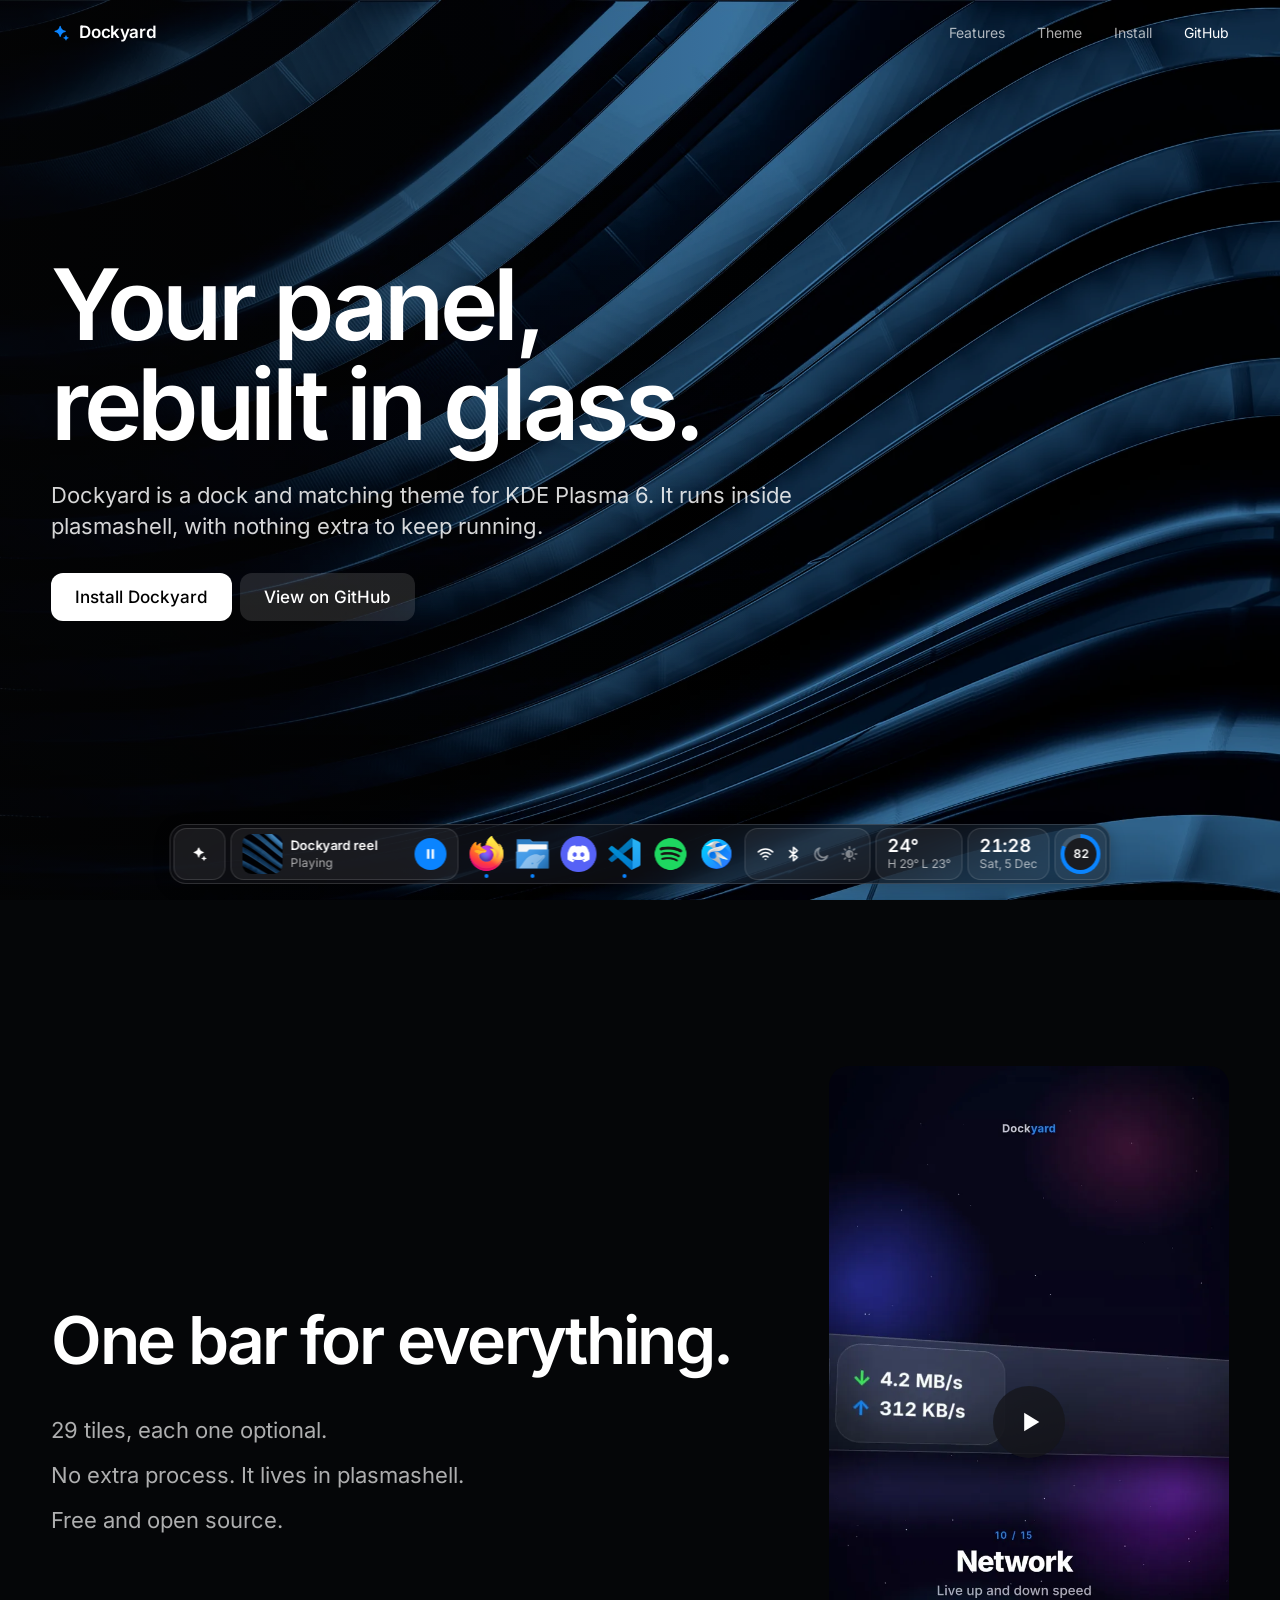
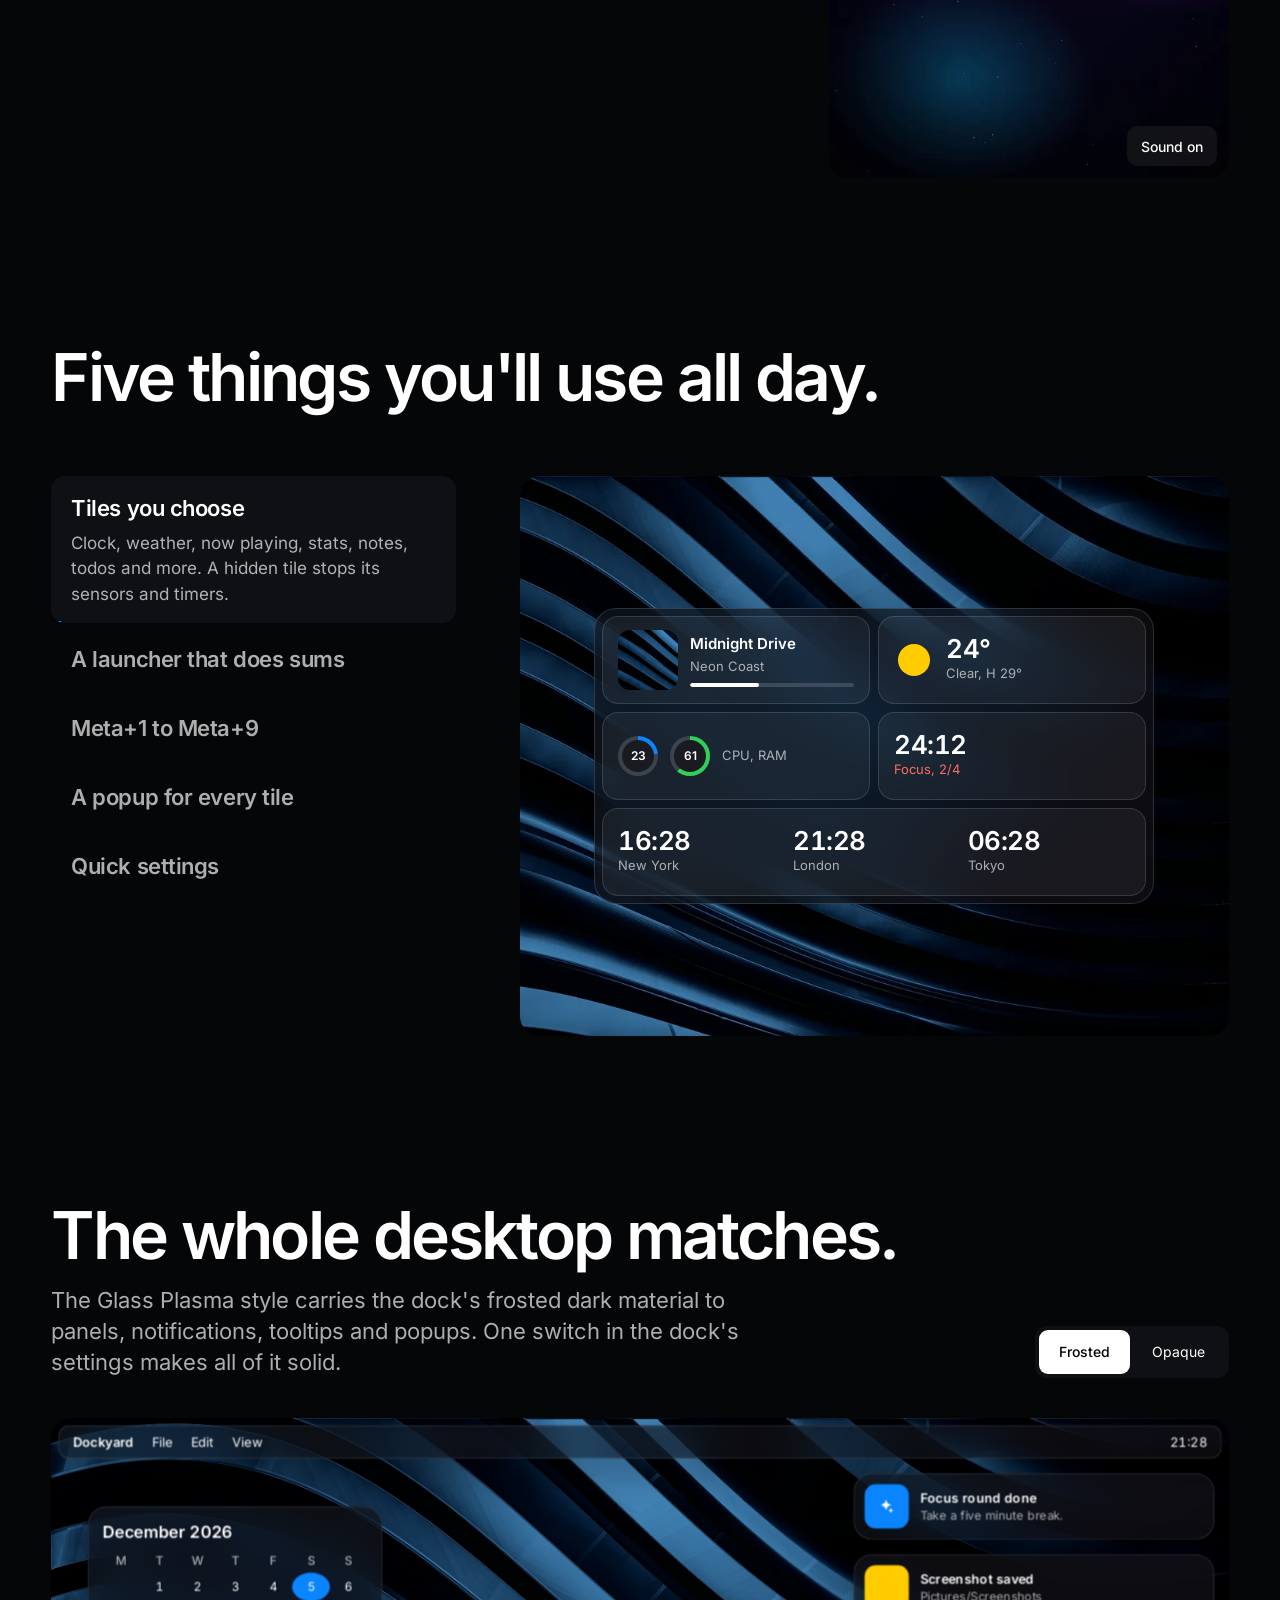
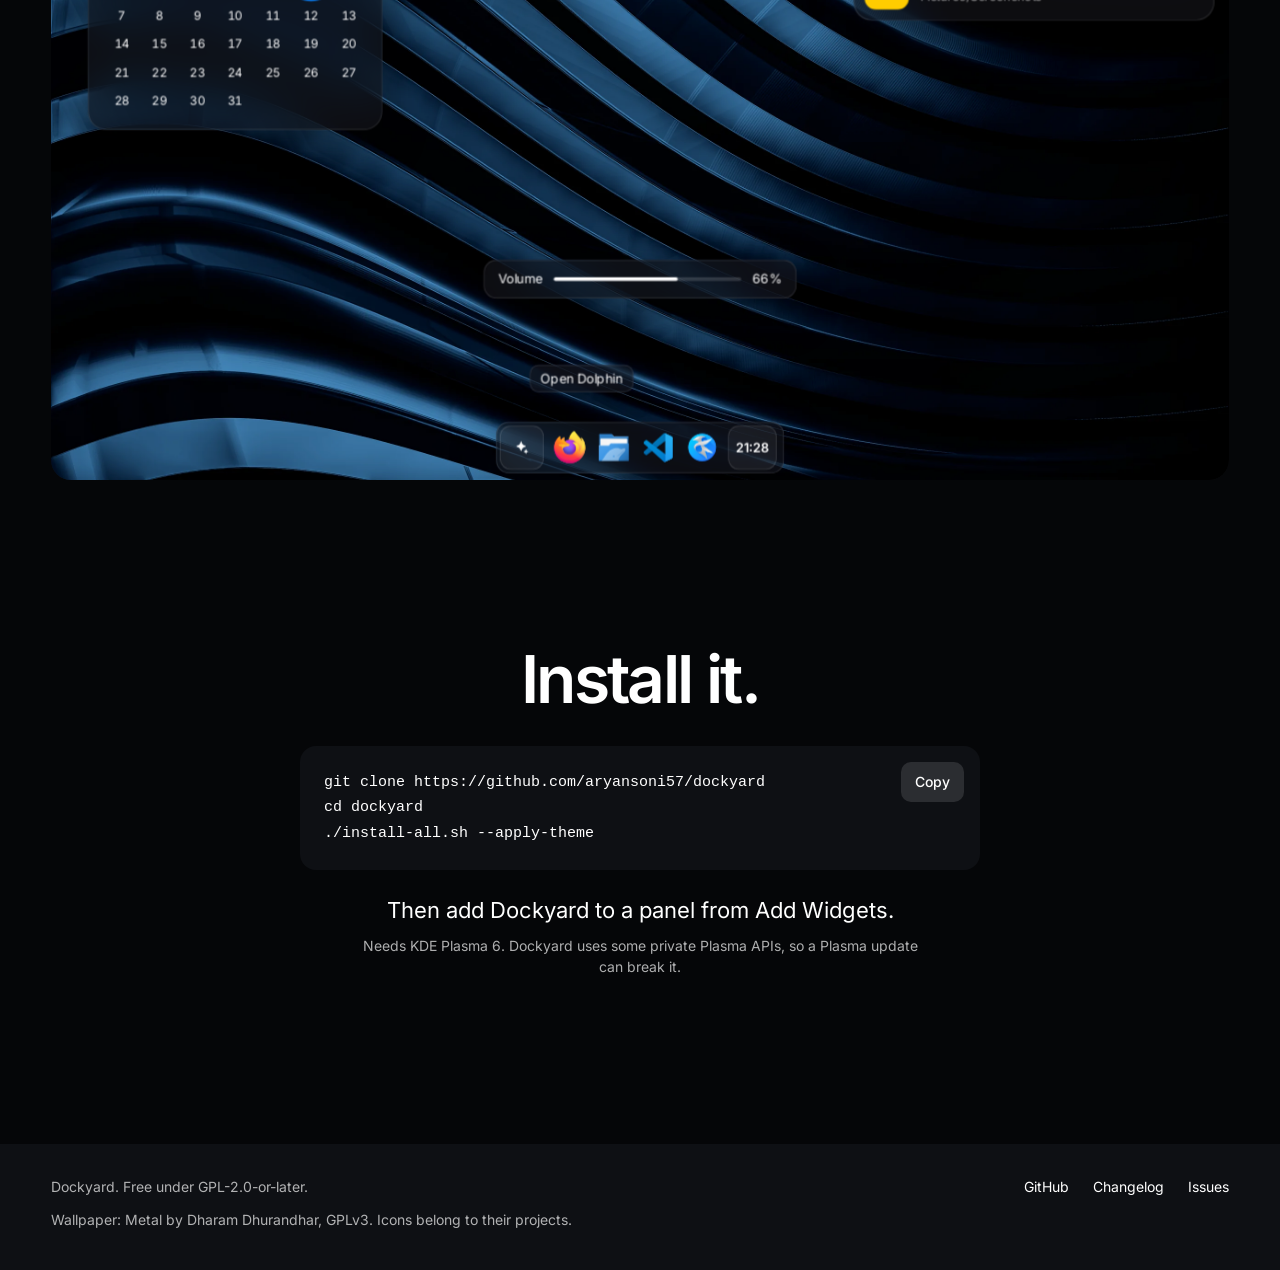
==== site/index.html @ cb1ebbf8 "docs: add Dockyard landing site and GitHub Pages workflow Static site in site/ with a live glass doc" ====
<!doctype html>
<html lang="en">
<head>
<meta charset="utf-8">
<meta name="viewport" content="width=device-width, initial-scale=1, viewport-fit=cover">
<title>Dockyard: a glass dock for KDE Plasma 6</title>
<meta name="description" content="Dockyard is a glass dock and matching theme for KDE Plasma 6. Free and open source.">
<meta name="theme-color" content="#050608">
<meta property="og:type" content="website">
<meta property="og:title" content="Dockyard: a glass dock for KDE Plasma 6">
<meta property="og:description" content="A glass dock and matching theme for KDE Plasma 6.">
<meta property="og:url" content="https://aryansoni57.github.io/dockyard/">
<meta property="og:image" content="https://aryansoni57.github.io/dockyard/assets/og.jpg">
<meta name="twitter:card" content="summary_large_image">
<link rel="icon" href="assets/icons/favicon.svg" type="image/svg+xml">
<link rel="preload" href="assets/Inter.woff2" as="font" type="font/woff2" crossorigin>
<link rel="stylesheet" href="styles.css">
<script>document.documentElement.classList.add('js')</script>
</head>
<body>

<header class="top">
  <a class="brand" href="#top" aria-label="Dockyard home"><img src="assets/icons/favicon.svg" alt="" width="20" height="20">Dockyard</a>
  <nav aria-label="Main">
    <a href="#features">Features</a>
    <a href="#theme">Theme</a>
    <a href="#install">Install</a>
    <a class="gh" href="https://github.com/aryansoni57/dockyard">GitHub</a>
  </nav>
</header>

<main>
<section class="hero" id="top">
  <img class="wall" src="assets/wallpaper.webp" width="2560" height="1440" alt="" fetchpriority="high">
  <div class="hero-copy">
    <h1>Your panel, rebuilt in glass.</h1>
    <p>Dockyard is a dock and matching theme for KDE Plasma&nbsp;6. It runs inside plasmashell, with nothing extra to keep running.</p>
    <div class="acts">
      <a class="btn" href="#install">Install Dockyard</a>
      <a class="btn ghost" href="https://github.com/aryansoni57/dockyard">View on GitHub</a>
    </div>
  </div>

  <div class="glass launcher menu" id="menu" data-ui role="dialog" aria-label="Start menu" hidden>
    <label class="search"><svg viewBox="0 0 24 24"><circle cx="10.5" cy="10.5" r="6.5"/><path d="M15.5 15.5 21 21"/></svg><input id="mq" placeholder="Search, or try 12*8+4" aria-label="Search this site" autocomplete="off" spellcheck="false"></label>
    <div id="mres" class="res"></div>
  </div>

  <div class="dock" data-ui role="group" aria-label="The Dockyard dock">
    <button class="tile sq start" id="start" aria-label="Open the start menu" aria-expanded="false" aria-controls="menu"><i class="gly" style="--m:url(assets/icons/start.svg)"></i></button>
    <div class="tile media wide">
      <span class="art"></span>
      <span class="stack"><b>Dockyard reel</b><small id="vtime">Playing</small></span>
      <button class="round p" id="hplay" aria-label="Pause" aria-pressed="true"></button>
    </div>
    <div class="apps">
      <span class="app run"><img src="assets/icons/firefox.svg" alt=""></span>
      <span class="app run"><img src="assets/icons/org.kde.dolphin.svg" alt=""></span>
      <span class="app"><img src="assets/icons/discord.png" alt=""></span>
      <span class="app run"><img src="assets/icons/vscode.png" alt=""></span>
      <span class="app"><img src="assets/icons/spotify-launcher.png" alt=""></span>
      <span class="app mid"><img src="assets/icons/kate.svg" alt=""></span>
    </div>
    <div class="tile tgl mid">
      <i class="gly" style="--m:url(assets/icons/wifi.svg)"></i>
      <i class="gly" style="--m:url(assets/icons/bluetooth.svg)"></i>
      <i class="gly dim" style="--m:url(assets/icons/moon-dnd.svg)"></i>
      <i class="gly dim" style="--m:url(assets/icons/night-light.svg)"></i>
    </div>
    <div class="tile mid"><span class="stack"><b class="n">24°</b><small>H 29° L 23°</small></span></div>
    <div class="tile wide note"><span class="nt"></span><span class="stack"><b>Ship update 2</b><small>Click to write</small></span></div>
    <div class="tile"><span class="stack"><b class="n"><span data-clock>12:00</span></b><small data-date>Today</small></span></div>
    <div class="tile sq mid"><span class="ring" style="--p:82"><b>82</b></span></div>
  </div>
</section>

<section class="see">
  <div class="see-copy">
    <h2 class="rise">One bar for everything.</h2>
    <ul>
      <li class="rise">29 tiles, each one optional.</li>
      <li class="rise">No extra process. It lives in plasmashell.</li>
      <li class="rise">Free and open source.</li>
    </ul>
  </div>
  <figure class="reel rise">
    <video id="reel" src="assets/reel.mp4" poster="assets/reel-poster.webp" width="720" height="1280" muted loop playsinline preload="metadata" aria-label="Dockyard feature reel"></video>
    <button class="bigplay" id="rplay" aria-label="Play the reel" hidden><svg viewBox="0 0 24 24"><path d="M7 4v16l13-8z"/></svg></button>
    <button class="copy snd" id="snd">Sound on</button>
  </figure>
</section>

<section class="features" id="features">
  <h2 class="rise">Five things you'll use all day.</h2>
  <div class="split">
    <div class="list" role="tablist" aria-label="Features" aria-orientation="vertical">
      <button class="row on" role="tab" id="t0" aria-controls="p0" aria-selected="true"><strong>Tiles you choose</strong><span>Clock, weather, now playing, stats, notes, todos and more. A hidden tile stops its sensors and timers.</span></button>
      <button class="row" role="tab" id="t1" aria-controls="p1" aria-selected="false"><strong>A launcher that does sums</strong><span>Meta opens it. Enter launches the first match, or copies the answer.</span></button>
      <button class="row" role="tab" id="t2" aria-controls="p2" aria-selected="false"><strong>Meta+1 to Meta+9</strong><span>Open or switch to your dock apps, left to right.</span></button>
      <button class="row" role="tab" id="t3" aria-controls="p3" aria-selected="false"><strong>A popup for every tile</strong><span>Todos, notes, calendar and media open right over the tile you tapped.</span></button>
      <button class="row" role="tab" id="t4" aria-controls="p4" aria-selected="false"><strong>Quick settings</strong><span>Wi-Fi, Bluetooth, Do Not Disturb, Night Light and power profiles, one tap away.</span></button>
    </div>

    <div class="stage" data-ui>
      <img class="bg" src="assets/wallpaper-1280.webp" width="1280" height="720" alt="" loading="lazy">

      <div class="pane on" id="p0" role="tabpanel" aria-labelledby="t0">
        <div class="tiles">
          <div class="tile big"><span class="art"></span><span class="stack"><b>Midnight Drive</b><small>Neon Coast</small><i class="track"><i style="width:42%"></i></i></span></div>
          <div class="tile big"><span class="sun"></span><span class="stack"><b class="n">24°</b><small>Clear, H 29°</small></span></div>
          <div class="tile big"><span class="ring" style="--p:23"><b>23</b></span><span class="ring" style="--p:61;--c:var(--green)"><b>61</b></span><small>CPU, RAM</small></div>
          <div class="tile big"><span class="stack"><b class="n">24:12</b><small class="red">Focus, 2/4</small></span></div>
          <div class="tile big span"><span class="stack"><b class="n" data-zone="America/New_York">08:36</b><small>New York</small></span><span class="stack"><b class="n" data-zone="Europe/London">13:36</b><small>London</small></span><span class="stack"><b class="n" data-zone="Asia/Tokyo">22:36</b><small>Tokyo</small></span></div>
        </div>
      </div>

      <div class="pane" id="p1" role="tabpanel" aria-labelledby="t1" hidden>
        <div class="glass launcher">
          <label class="search"><svg viewBox="0 0 24 24"><circle cx="10.5" cy="10.5" r="6.5"/><path d="M15.5 15.5 21 21"/></svg><input id="q" value="12*8+4" aria-label="Try the launcher" autocomplete="off" spellcheck="false"></label>
          <div id="res" class="res"></div>
        </div>
      </div>

      <div class="pane" id="p2" role="tabpanel" aria-labelledby="t2" hidden>
        <div class="glass keys">
          <div class="keyapps" id="keyapps">
            <span><kbd>1</kbd><img src="assets/icons/firefox.svg" alt=""></span>
            <span><kbd>2</kbd><img src="assets/icons/org.kde.dolphin.svg" alt=""></span>
            <span><kbd>3</kbd><img src="assets/icons/discord.png" alt=""></span>
            <span><kbd>4</kbd><img src="assets/icons/vscode.png" alt=""></span>
            <span><kbd>5</kbd><img src="assets/icons/spotify-launcher.png" alt=""></span>
          </div>
          <div class="chord"><kbd>Meta</kbd><em>+</em><kbd class="on" id="keynum">1</kbd></div>
        </div>
      </div>

      <div class="pane" id="p3" role="tabpanel" aria-labelledby="t3" hidden>
        <div class="anchor">
          <div class="glass pop">
            <h3>Todos <small>2 left</small></h3>
            <div class="todo"><i></i>Film the reel</div>
            <div class="todo"><i></i>Write the caption</div>
            <h4>Completed</h4>
            <div class="todo done"><i></i>Ship update 2</div>
          </div>
          <div class="tile big solo"><span class="stack"><b>Todos</b><small>2 left</small></span></div>
        </div>
      </div>

      <div class="pane" id="p4" role="tabpanel" aria-labelledby="t4" hidden>
        <div class="glass qs">
          <div class="tgs">
            <button class="tg on" aria-pressed="true"><i><b class="gly" style="--m:url(assets/icons/wifi.svg)"></b></i>Wi-Fi</button>
            <button class="tg on" aria-pressed="true"><i><b class="gly" style="--m:url(assets/icons/bluetooth.svg)"></b></i>Bluetooth</button>
            <button class="tg" aria-pressed="false"><i><b class="gly" style="--m:url(assets/icons/moon-dnd.svg)"></b></i>Focus</button>
            <button class="tg" aria-pressed="false"><i><b class="gly" style="--m:url(assets/icons/night-light.svg)"></b></i>Night</button>
          </div>
          <div class="net"><span><b>Home 5G</b><small>Connected</small></span><em>Disconnect</em></div>
          <div class="net"><span><b>Cafe Lumen</b><small>Secured</small></span><em class="p">Connect</em></div>
          <div class="seg"><span>Power Save</span><span class="on">Balanced</span><span>Performance</span></div>
        </div>
      </div>
    </div>
  </div>
</section>

<section class="theme" id="theme">
  <div class="theme-head">
    <div class="rise">
      <h2>The whole desktop matches.</h2>
      <p>The Glass Plasma style carries the dock's frosted dark material to panels, notifications, tooltips and popups. One switch in the dock's settings makes all of it solid.</p>
    </div>
    <div class="seg pick rise" role="group" aria-label="Opaque dock bar">
      <button class="on" data-a=".62" data-b=".55" aria-pressed="true">Frosted</button>
      <button data-a=".96" data-b=".96" aria-pressed="false">Opaque</button>
    </div>
  </div>
  <div class="desk rise" data-ui id="desk">
    <div class="scene" id="scene" role="img" aria-label="A Plasma desktop using the Glass style, with a panel, notification, calendar and volume display">
      <img src="assets/wallpaper.webp" width="2560" height="1440" alt="" loading="lazy">
      <div class="g bar"><b>Dockyard</b><span>File</span><span>Edit</span><span>View</span><em data-clock>12:00</em></div>
      <div class="g notice"><span class="ic"><i class="gly" style="--m:url(assets/icons/start.svg)"></i></span><span><b>Focus round done</b><small>Take a five minute break.</small></span></div>
      <div class="g notice two"><span class="ic y"></span><span><b>Screenshot saved</b><small>Pictures/Screenshots</small></span></div>
      <div class="g cal">
        <b class="mon" data-month>This month</b>
        <div class="grid" id="cal"></div>
      </div>
      <div class="g osd"><span>Volume</span><i class="track"><i style="width:66%"></i></i><span>66%</span></div>
      <div class="g tip">Open Dolphin</div>
      <div class="g mini">
        <span class="s"><i class="gly" style="--m:url(assets/icons/start.svg)"></i></span>
        <img src="assets/icons/firefox.svg" alt=""><img src="assets/icons/org.kde.dolphin.svg" alt=""><img src="assets/icons/vscode.png" alt=""><img src="assets/icons/kate.svg" alt="">
        <span class="s"><b data-clock>12:00</b></span>
      </div>
    </div>
  </div>
</section>

<section class="install" id="install">
  <h2 class="rise">Install it.</h2>
  <div class="term rise">
    <pre><code>git clone https://github.com/aryansoni57/dockyard
cd dockyard
./install-all.sh --apply-theme</code></pre>
    <button class="copy" id="copy">Copy</button>
  </div>
  <p class="rise">Then add Dockyard to a panel from Add Widgets.</p>
  <p class="fine rise">Needs KDE Plasma 6. Dockyard uses some private Plasma APIs, so a Plasma update can break it.</p>
</section>
</main>

<footer>
  <span>Dockyard. Free under GPL-2.0-or-later.</span>
  <nav aria-label="Project">
    <a href="https://github.com/aryansoni57/dockyard">GitHub</a>
    <a href="https://github.com/aryansoni57/dockyard/blob/master/CHANGELOG.md">Changelog</a>
    <a href="https://github.com/aryansoni57/dockyard/issues">Issues</a>
  </nav>
  <small>Wallpaper: Metal by Dharam Dhurandhar, GPLv3. Icons belong to their projects.</small>
</footer>

<script src="app.js"></script>
</body>
</html>
---- site/styles.css ----
/* Values follow docs/mockups/theme-desktop-tokens.md, so the page and the dock share one material. */
@font-face { font-family: Inter; src: url(assets/Inter.woff2) format("woff2"); font-weight: 100 900; font-display: swap }

:root {
  --bg: #050608;
  --raise: #0e1014;
  --ink: #fff;
  --ink-2: rgba(255, 255, 255, .68);
  --accent: #0a84ff;
  --green: #30d158;
  --red: #ff3b30;
  --yellow: #ffcc00;

  --glass-a: .62;
  --bar-a: .55;
  --rim: rgba(255, 255, 255, .14);
  --tile: rgba(255, 255, 255, .055);
  --tile-rim: rgba(255, 255, 255, .13);
  --control: rgba(255, 255, 255, .12);
  --track: rgba(255, 255, 255, .15);

  --gutter: clamp(16px, 4vw, 64px);
  --gap: clamp(96px, 13vw, 192px);
  --ease: cubic-bezier(.16, 1, .3, 1);

  --small: .875rem;
  --body: 1.0625rem;
  --lead: clamp(1.125rem, 1rem + .5vw, 1.375rem);
  --head: clamp(2.25rem, 1.4rem + 3.4vw, 4.5rem);
  --display: clamp(2.75rem, 1.2rem + 6.2vw, 6.5rem);
}

*, *::before, *::after { box-sizing: border-box; margin: 0; padding: 0 }
html { background: var(--bg); color: var(--ink); scroll-behavior: smooth; -webkit-text-size-adjust: 100% }
body { background: var(--bg); font: 400 var(--body)/1.5 Inter, system-ui, sans-serif; -webkit-font-smoothing: antialiased; overflow-x: clip }
img { display: block; max-width: 100% }
a { color: inherit; text-decoration: none }
button { font: inherit; color: inherit; background: none; border: 0; cursor: pointer }
h1, h2 { font-weight: 600; letter-spacing: -.04em; line-height: 1.02 }
h2 { font-size: var(--head) }
:focus-visible { outline: 2px solid var(--accent); outline-offset: 3px }
::selection { background: var(--accent); color: #fff }

/* Top bar */
.top { position: absolute; z-index: 5; inset: 0 0 auto; display: flex; align-items: center; justify-content: space-between; padding: 20px var(--gutter) }
.brand { display: flex; align-items: center; gap: 8px; font-weight: 600; letter-spacing: -.02em }
.top nav { display: flex; align-items: center; gap: clamp(16px, 3vw, 32px); font-size: var(--small) }
.top nav a { color: var(--ink-2); transition: color .18s }
.top nav a:hover { color: var(--ink) }
.top nav .gh { color: var(--ink) }

.btn {
  display: inline-flex; align-items: center; justify-content: center; min-height: 48px; padding: 0 24px;
  border-radius: 12px; background: #fff; color: #000; font-weight: 500; font-size: var(--body);
  transition: transform .16s var(--ease), background-color .18s;
}
.btn:hover { background: #dfe3e8 }
.btn:active { transform: scale(.97) }
.btn.ghost { background: rgba(255, 255, 255, .12); color: #fff }
.btn.ghost:hover { background: rgba(255, 255, 255, .2) }

/* Hero */
.hero { position: relative; height: 100svh; min-height: 680px; overflow: hidden; display: flex; flex-direction: column; justify-content: center; padding: 96px var(--gutter) 120px; background: var(--bg) }
.hero::after { content: ""; position: absolute; inset: 0; background: linear-gradient(90deg, rgba(5, 6, 8, .55), rgba(5, 6, 8, 0) 62%); pointer-events: none } /* taste-skill-ignore: scrim over a photo */
.hero-copy, .dock { z-index: 1 }
.wall { position: absolute; inset: 0; width: 100%; height: 100%; object-fit: cover; object-position: 50% 60%; transform: scaleX(-1); filter: brightness(.74) }
html.js .wall { animation: wall 2.2s var(--ease) backwards }
@keyframes wall { from { opacity: 0; transform: scaleX(-1) scale(1.06) } }
.hero-copy { position: relative; max-width: 780px }
.hero h1 { font-size: var(--display); letter-spacing: -.045em; text-wrap: balance }
.hero-copy p { margin-top: 24px; max-width: 34em; font-size: var(--lead); line-height: 1.4; color: rgba(255, 255, 255, .84) }
.acts { display: flex; flex-wrap: wrap; gap: 8px; margin-top: 32px }
html.js .hero-copy > * { animation: rise .9s var(--ease) backwards }
html.js .hero-copy p { animation-delay: .1s }
html.js .acts { animation-delay: .18s }
@keyframes rise { from { opacity: 0; transform: translateY(20px) } }

/* The dock */
.dock {
  position: absolute; left: 50%; bottom: 16px; transform: translateX(-50%);
  display: flex; align-items: center; gap: 5px; padding: 4px; max-width: calc(100vw - 16px);
  border-radius: 16px; color: #fff; font-size: 13px; line-height: 1.2;
  background: rgba(22, 22, 26, var(--bar-a));
  -webkit-backdrop-filter: blur(28px) saturate(160%); backdrop-filter: blur(28px) saturate(160%);
  box-shadow: 0 4px 16px rgba(0, 0, 0, .25), inset 0 0 0 1px var(--rim); /* taste-skill-ignore */
}
html.js .dock > * { animation: tile .8s var(--ease) backwards; animation-delay: calc(.35s + var(--i, 0) * 45ms) }
@keyframes tile { from { opacity: 0; transform: translateY(16px) scale(.94) } }
.tile {
  flex: none; display: flex; align-items: center; gap: 8px; height: 52px; min-width: 52px; padding: 0 12px;
  border-radius: 13px; background: var(--tile);
  box-shadow: inset 0 0 0 1px var(--tile-rim); /* taste-skill-ignore */
}
.tile.sq { justify-content: center; padding: 0 }
.start { cursor: pointer; transition: background-color .15s, transform .16s var(--ease) }
.start:hover, .start[aria-expanded="true"] { background: rgba(255, 255, 255, .13) }
.start:active { transform: scale(.95) }
.stack { display: flex; flex-direction: column; justify-content: center; gap: 2px; min-width: 0 }
.tile b { font-weight: 600; white-space: nowrap }
.tile small, .pop small { font-size: 12px; color: rgba(255, 255, 255, .64); white-space: nowrap }
.n { font-size: 18px; letter-spacing: -.02em; line-height: 1; font-variant-numeric: tabular-nums }
.gly { display: block; width: 18px; height: 18px; flex: none; background: #fff; -webkit-mask: var(--m) center/contain no-repeat; mask: var(--m) center/contain no-repeat }
.gly.dim { opacity: .45 }
.art { width: 40px; height: 40px; flex: none; border-radius: 9px; background: #16324f url(assets/wallpaper-1280.webp) 30% 30%/400% }
.media { width: 228px }
.media .stack { flex: 1 }
.round { width: 32px; height: 32px; flex: none; border-radius: 50%; display: grid; place-items: center; background: var(--control) }
.round.p { background: var(--accent) }
button.round { cursor: pointer; transition: background-color .15s, transform .16s var(--ease) }
button.round:hover { background: #3a9dff }
button.round:active { transform: scale(.92) }
.round svg { width: 14px; height: 14px; fill: #fff }
.apps { display: flex; flex: none }
.app { position: relative; width: 46px; height: 52px; display: grid; place-items: center; transition: transform .2s var(--ease) }
.app:hover { transform: translateY(-3px) }
.app img { width: 36px; height: 36px; object-fit: contain }
.app.run::after { content: ""; position: absolute; bottom: 2px; left: 50%; width: 4px; height: 4px; margin-left: -2px; border-radius: 50%; background: var(--accent) }
.tgl { gap: 10px }
.nt { width: 40px; height: 40px; flex: none; border-radius: 9px; overflow: hidden; background: rgba(255, 255, 255, .08) }
.nt::before { content: ""; display: block; height: 10px; background: var(--yellow) }
.note { width: 168px }
.ring {
  --c: var(--accent); --p: 50; position: relative; width: 40px; height: 40px; flex: none; border-radius: 50%; display: grid; place-items: center;
  background: conic-gradient(var(--c) calc(var(--p) * 1%), var(--track) 0); /* taste-skill-ignore: a gauge, not decoration */
}
.ring::before { content: ""; position: absolute; inset: 4px; border-radius: 50%; background: #1a1b20 }
.ring b { position: relative; font-size: 12px }

/* Start menu */
.glass.menu { position: absolute; z-index: 4; width: min(380px, calc(100% - 16px)); transform-origin: 0 100%; animation: menu .24s var(--ease) }
.menu[hidden] { display: none }
@keyframes menu { from { opacity: 0; transform: translateY(10px) scale(.97) } }
.menu .res { min-height: 240px }
.hit[href] { transition: background-color .12s }
.hit[href]:hover { background: rgba(10, 132, 255, .28) }
.copied { color: #30d158 }

/* Reel */
.see { display: grid; grid-template-columns: 7fr 4fr; gap: clamp(32px, 6vw, 96px); align-items: center; padding: var(--gap) var(--gutter) 0 }
.see ul { list-style: none; margin-top: 40px; display: flex; flex-direction: column; gap: 12px; font-size: var(--lead); color: var(--ink-2) }
.reel { position: relative; overflow: hidden; border-radius: 20px; background: var(--raise) }
.reel video { display: block; width: 100%; height: auto; aspect-ratio: 9/16; object-fit: cover }
.reel video { cursor: pointer }
.bigplay { position: absolute; inset: 0; margin: auto; width: 72px; height: 72px; border-radius: 50%; display: grid; place-items: center; background: rgba(22, 22, 26, .72); -webkit-backdrop-filter: blur(20px); backdrop-filter: blur(20px); transition: transform .16s var(--ease), background-color .18s }
.bigplay[hidden] { display: none }
.bigplay:hover { background: var(--accent) }
.bigplay:active { transform: scale(.94) }
.bigplay svg { width: 28px; height: 28px; fill: #fff; margin-left: 3px }
.copy.snd { top: auto; bottom: 12px; right: 12px; background: rgba(22, 22, 26, .8) }

/* Features */
.features { padding: var(--gap) var(--gutter) 0 }
.split { display: grid; grid-template-columns: minmax(300px, 4fr) 7fr; gap: clamp(32px, 5vw, 80px); margin-top: clamp(40px, 5vw, 64px); align-items: stretch }
.list { display: flex; flex-direction: column; gap: 4px }
.row { position: relative; text-align: left; padding: 16px 20px; border-radius: 14px; transition: background-color .2s; overflow: hidden }
.row strong { display: block; font-size: var(--lead); font-weight: 600; letter-spacing: -.02em; color: var(--ink-2); transition: color .2s }
.row span { display: block; color: var(--ink-2); font-size: var(--body); opacity: 0; overflow: hidden; height: 0; transition: opacity .3s }
.row:hover strong { color: var(--ink) }
.row.on { background: var(--raise) }
.row.on strong { color: var(--ink) }
.row.on span { height: auto; opacity: 1; margin-top: 6px }
.row.on::after { content: ""; position: absolute; left: 0; bottom: 0; height: 2px; width: 100%; background: var(--accent); transform-origin: 0 50%; transform: scaleX(var(--t, 0)) }
.stage { position: relative; overflow: hidden; min-height: 560px; border-radius: 20px; background: var(--raise); display: grid; place-items: center; padding: 24px }
.stage .bg { position: absolute; inset: 0; width: 100%; height: 100%; object-fit: cover; object-position: 70% 50%; filter: brightness(.8) }
.pane { position: relative; width: 100%; display: grid; place-items: center; animation: pane .6s var(--ease) }
.pane[hidden] { display: none }
@keyframes pane { from { opacity: 0; transform: translateY(16px) scale(.985) } }
html:not(.js) .pane[hidden] { display: grid; margin-top: 16px }
.glass {
  width: min(460px, 100%); padding: 16px; border-radius: 20px; color: #fff; font-size: 15px; line-height: 1.3;
  background: rgba(22, 22, 26, .66);
  -webkit-backdrop-filter: blur(28px) saturate(160%); backdrop-filter: blur(28px) saturate(160%);
  box-shadow: 0 16px 48px rgba(0, 0, 0, .38), inset 0 0 0 1px var(--rim); /* taste-skill-ignore */
}
.tiles { display: grid; grid-template-columns: 1fr 1fr; gap: 8px; width: min(560px, 100%); padding: 8px; border-radius: 22px; background: rgba(22, 22, 26, .55); -webkit-backdrop-filter: blur(28px) saturate(160%); backdrop-filter: blur(28px) saturate(160%); box-shadow: inset 0 0 0 1px var(--rim) /* taste-skill-ignore */ }
.tile.big { height: 88px; padding: 0 16px; gap: 12px; border-radius: 16px; font-size: 15px; min-width: 0 }
.tile.big small { font-size: 13px }
.tile.big .n { font-size: 26px }
.tile.big .art { width: 60px; height: 60px; border-radius: 12px }
.tile.big .stack { flex: 1 }
.tile.span { grid-column: 1 / -1 }
.tile.span .stack { align-items: flex-start }
.track { display: block; height: 4px; margin-top: 4px; border-radius: 2px; background: var(--track); overflow: hidden }
.track i { display: block; height: 100%; background: #fff; border-radius: 2px }
.sun { width: 32px; height: 32px; flex: none; margin: 0 4px; border-radius: 50%; background: var(--yellow) }
.red { color: #ff6b61 !important }
.search { display: flex; align-items: center; gap: 12px; height: 52px; padding: 0 16px; border-radius: 14px; background: var(--control); cursor: text }
.search svg { width: 20px; height: 20px; flex: none; fill: none; stroke: rgba(255, 255, 255, .7); stroke-width: 2.2; stroke-linecap: round }
.search input { flex: 1; min-width: 0; border: 0; outline: 0; background: none; color: #fff; font: inherit; font-size: 18px; caret-color: var(--accent) }
.res { display: flex; flex-direction: column; gap: 2px; margin-top: 8px; min-height: 196px }
.hit { display: flex; align-items: center; gap: 12px; padding: 8px 12px; border-radius: 12px }
.hit.sel { background: rgba(10, 132, 255, .28) }
.hit img { width: 36px; height: 36px }
.hit em { margin-left: auto; font-style: normal; font-size: 13px; color: rgba(255, 255, 255, .64) }
.hit .eq { width: 40px; height: 40px; display: grid; place-items: center; border-radius: 12px; background: #ff9f0a; color: #000; font-size: 22px; font-weight: 700 }
.hit .sum { font-size: 34px; font-weight: 600; letter-spacing: -.03em; line-height: 1.1 }
kbd { font: inherit; font-weight: 600; display: inline-grid; place-items: center; min-width: 36px; height: 36px; padding: 0 10px; border-radius: 9px; background: var(--control); transition: background-color .2s }
kbd.on { background: var(--accent) }
.keyapps { display: flex; justify-content: space-between; gap: 8px; padding: 8px 8px 0 }
.keyapps span { display: flex; flex-direction: column; align-items: center; gap: 12px; transition: transform .3s var(--ease) }
.keyapps span.on { transform: translateY(-6px) }
.keyapps span.on kbd { background: var(--accent) }
.keyapps img { width: 52px; height: 52px; object-fit: contain }
.chord { display: flex; align-items: center; justify-content: center; gap: 12px; margin-top: 24px; padding-bottom: 8px }
.chord em { font-style: normal; font-weight: 600 }
.anchor { display: flex; flex-direction: column; align-items: center; gap: 8px; width: min(360px, 100%) }
.pop { width: 100% }
.pop h3 { display: flex; justify-content: space-between; align-items: baseline; font-size: 18px; font-weight: 600; margin-bottom: 8px }
.pop h3 small { font-weight: 400 }
.pop h4 { font-size: 13px; font-weight: 500; color: rgba(255, 255, 255, .64); margin: 12px 0 4px }
.todo { display: flex; align-items: center; gap: 12px; padding: 8px 4px }
.todo i { width: 20px; height: 20px; border-radius: 50%; outline: 2px solid rgba(255, 255, 255, .5); outline-offset: -2px }
.todo.done { text-decoration: line-through; color: rgba(255, 255, 255, .6) }
.todo.done i { background: var(--accent); outline: 0 }
.solo { width: 136px; background: rgba(22, 22, 26, .66) }
.tgs { display: grid; grid-template-columns: repeat(4, 1fr); gap: 8px }
.tg { display: flex; flex-direction: column; align-items: center; gap: 8px; padding: 12px 0; border-radius: 14px; background: rgba(255, 255, 255, .07); font-size: 13px; transition: background-color .2s }
.tg i { width: 40px; height: 40px; border-radius: 50%; display: grid; place-items: center; background: var(--control); transition: background-color .2s }
.tg.on { background: rgba(10, 132, 255, .22) }
.tg.on i { background: var(--accent) }
.net { display: flex; align-items: center; justify-content: space-between; padding: 12px 4px 0 }
.net b { display: block; font-weight: 600 }
.net small { font-size: 13px; color: rgba(255, 255, 255, .64) }
.net em { font-style: normal; font-size: 13px; font-weight: 500; padding: 6px 12px; border-radius: 999px; background: var(--control) }
.net em.p { background: var(--accent) }
.seg { display: flex; gap: 2px; padding: 4px; border-radius: 12px; background: rgba(255, 255, 255, .08) }
.qs .seg { margin-top: 16px; font-size: 13px; text-align: center }
.seg > * { flex: 1; padding: 8px 12px; border-radius: 9px; transition: background-color .2s, color .2s }
.seg .on { background: var(--accent); color: #fff; font-weight: 500 }

/* Theme */
.theme { padding: var(--gap) var(--gutter) 0 }
.theme-head { display: flex; align-items: flex-end; justify-content: space-between; gap: 32px; flex-wrap: wrap }
.theme-head p { margin-top: 16px; max-width: 34em; font-size: var(--lead); line-height: 1.4; color: var(--ink-2) }
.pick { background: var(--raise); font-size: var(--small) }
.pick .on { background: #fff; color: #000 }
.pick button { min-height: 44px; padding: 0 20px }
.desk { position: relative; margin-top: 40px; overflow: hidden; border-radius: 20px; aspect-ratio: 16/9; background: var(--raise) }
.scene { position: absolute; left: 0; top: 0; width: 1280px; height: 720px; transform-origin: 0 0; transform: scale(var(--s, 1)); color: #fff; font-size: 14px; line-height: 1.3 }
.scene > img { position: absolute; inset: 0; width: 100%; height: 100%; object-fit: cover; object-position: 70% 50%; filter: brightness(.85) }
.g {
  position: absolute; border-radius: 20px; transition: background-color .5s;
  background: rgba(22, 22, 26, var(--glass-a));
  -webkit-backdrop-filter: blur(28px) saturate(160%); backdrop-filter: blur(28px) saturate(160%);
  box-shadow: 0 16px 48px rgba(0, 0, 0, .38), inset 0 0 0 1px var(--rim); /* taste-skill-ignore */
}
.bar { left: 8px; right: 8px; top: 8px; height: 36px; border-radius: 12px; display: flex; align-items: center; gap: 20px; padding: 0 16px; background: rgba(22, 22, 26, var(--bar-a)) }
.bar b { font-weight: 600 }
.bar em { margin-left: auto; font-style: normal; font-variant-numeric: tabular-nums }
.notice { right: 16px; top: 60px; width: 392px; display: flex; align-items: center; gap: 12px; padding: 12px }
.notice.two { top: 148px }
.notice b { display: block; font-weight: 600 }
.notice small, .cal .grid b { font-size: 13px; color: rgba(255, 255, 255, .66) }
.ic { width: 48px; height: 48px; flex: none; border-radius: 12px; display: grid; place-items: center; background: var(--accent) }
.ic.y { background: var(--yellow) }
.cal { left: 40px; top: 96px; width: 320px; padding: 16px }
.mon { display: block; font-size: 18px; font-weight: 600; margin-bottom: 8px }
.grid { display: grid; grid-template-columns: repeat(7, 1fr); text-align: center; font-size: 13px; font-variant-numeric: tabular-nums }
.grid b { font-weight: 500; padding: 4px 0 }
.grid span { padding: 7px 0; border-radius: 50% }
.grid .now { background: var(--accent) }
.osd { left: 50%; top: 480px; width: 340px; margin-left: -170px; display: flex; align-items: center; gap: 12px; padding: 12px 16px; border-radius: 14px }
.osd .track { flex: 1; margin: 0 }
.tip { left: 520px; bottom: 96px; padding: 6px 12px; border-radius: 10px }
.mini { left: 50%; bottom: 8px; transform: translateX(-50%); display: flex; align-items: center; gap: 8px; height: 56px; padding: 4px 8px 4px 4px; border-radius: 14px; background: rgba(22, 22, 26, var(--bar-a)) }
.mini img { width: 36px; height: 36px; margin: 0 2px; object-fit: contain }
.mini .s { display: grid; place-items: center; min-width: 48px; height: 48px; padding: 0 8px; border-radius: 12px; background: var(--tile); box-shadow: inset 0 0 0 1px var(--tile-rim) /* taste-skill-ignore */ }
.mini .s b { font-weight: 600 }

/* Install */
.install { padding: var(--gap) var(--gutter); display: flex; flex-direction: column; align-items: center; text-align: center }
.term { position: relative; width: min(680px, 100%); margin: 32px 0 24px; padding: 24px 80px 24px 24px; border-radius: 16px; background: var(--raise); text-align: left }
.term pre { font: 400 .9375rem/1.7 ui-monospace, "JetBrains Mono", "Fira Code", Menlo, monospace; white-space: pre-wrap }
.copy { position: absolute; top: 16px; right: 16px; min-height: 40px; padding: 0 14px; border-radius: 10px; background: var(--control); font-size: var(--small); font-weight: 500; transition: background-color .18s, transform .16s var(--ease) }
.copy:hover { background: rgba(255, 255, 255, .2) }
.copy:active { transform: scale(.96) }
.install p { font-size: var(--lead) }
.install .fine { margin-top: 8px; font-size: var(--small); color: var(--ink-2); max-width: 40em }

footer { display: flex; flex-wrap: wrap; align-items: center; justify-content: space-between; gap: 12px 32px; padding: 32px var(--gutter) 40px; background: var(--raise); font-size: var(--small); color: var(--ink-2) }
footer nav { display: flex; gap: 24px }
footer a { color: var(--ink); transition: opacity .18s }
footer a:hover { opacity: .7 }
footer small { flex-basis: 100%; font-size: inherit }

/* Reveal only ever hides what script will show. */
html.js .rise { opacity: 0; transform: translateY(24px) }
html.js .rise.in { opacity: 1; transform: none; transition: opacity .8s var(--ease) var(--d, 0ms), transform .9s var(--ease) var(--d, 0ms) }

@media (prefers-reduced-motion: reduce) {
  html { scroll-behavior: auto }
  *, *::before, *::after { animation: none !important; transition: none !important }
  html.js .rise { opacity: 1; transform: none }
}

@media (max-width: 1320px) { .note { display: none } }
@media (max-width: 1140px) { .dock .mid { display: none } }
@media (max-width: 860px) {
  .media { display: none }
  .split { grid-template-columns: 1fr }
  .stage { order: -1; height: 420px; min-height: 0; padding: 12px }
  .list { min-height: 340px }
}
@media (max-width: 560px) {
  .top nav a:not(.gh) { display: none }
  .hero { justify-content: flex-start; padding: 104px var(--gutter) 96px }
  .acts .btn { flex: 1 1 100% }
  .see { grid-template-columns: 1fr }
  .app { width: 42px }
  .app img { width: 32px; height: 32px }
  .tile { padding: 0 10px }
  .facts { grid-template-columns: 1fr; gap: 20px }
  .tiles { grid-template-columns: 1fr }
  .tile.big { height: 72px }
  .tile.big:nth-child(n+3) { display: none }
  .solo { display: none !important }
  .desk { aspect-ratio: 4/5 }
  .osd { left: auto; right: 16px; margin: 0; top: 260px }
  .tip { display: none }
  .mini { left: auto; right: 16px; transform: none }
  .pick { width: 100% }
  .term { padding: 64px 16px 16px }
  .term pre { font-size: .8125rem }
}
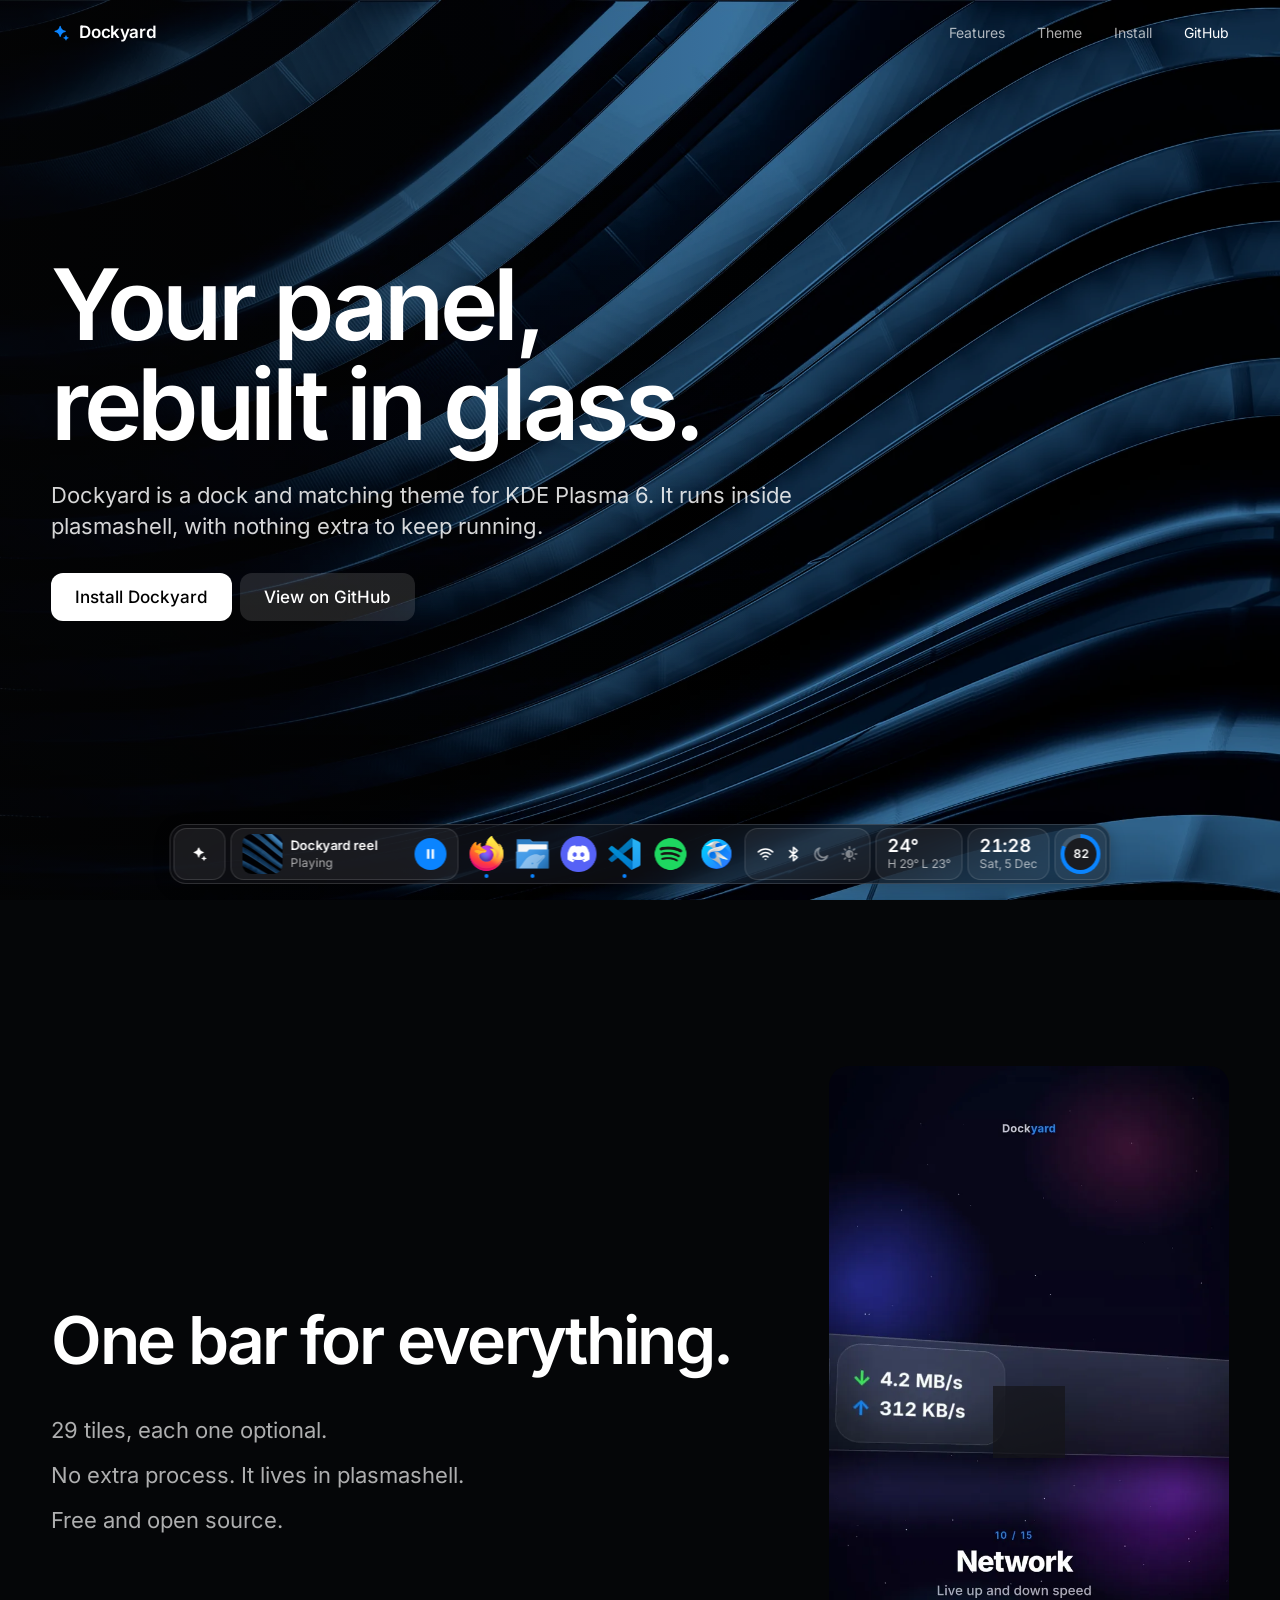
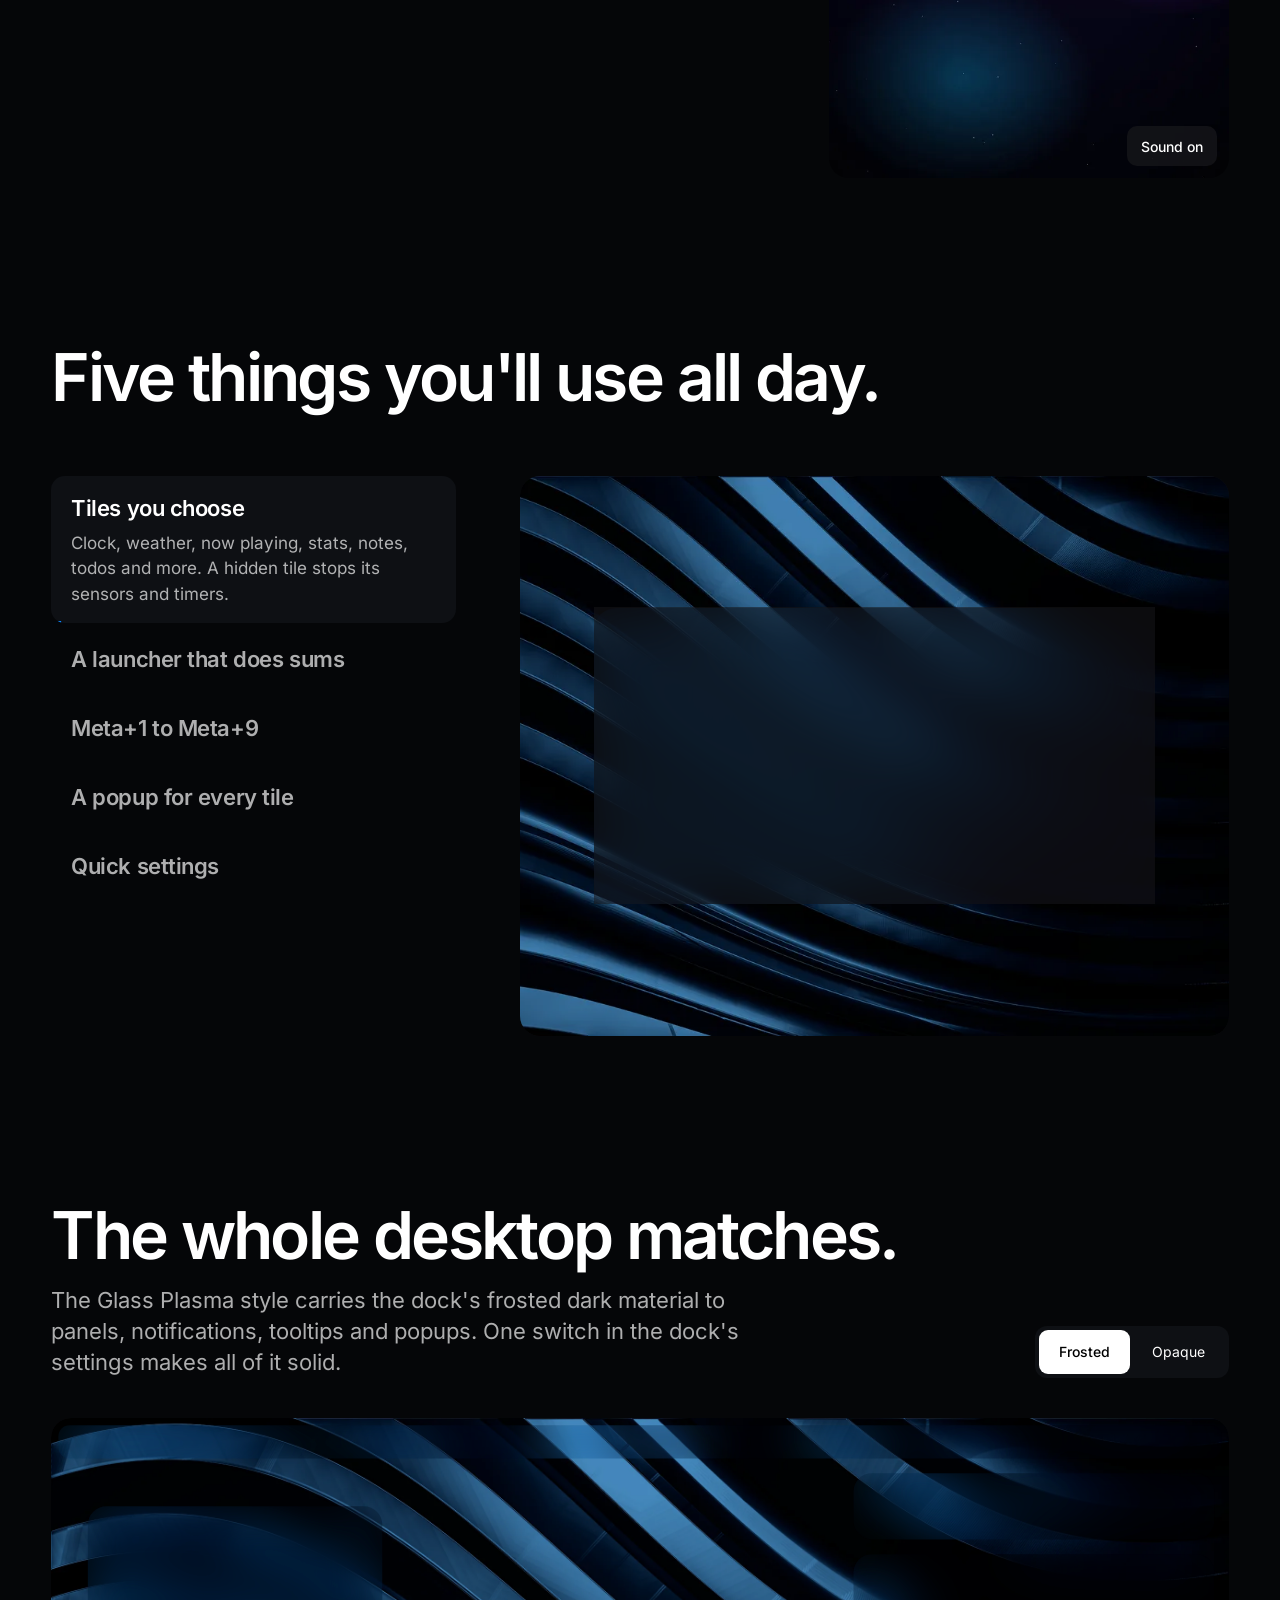
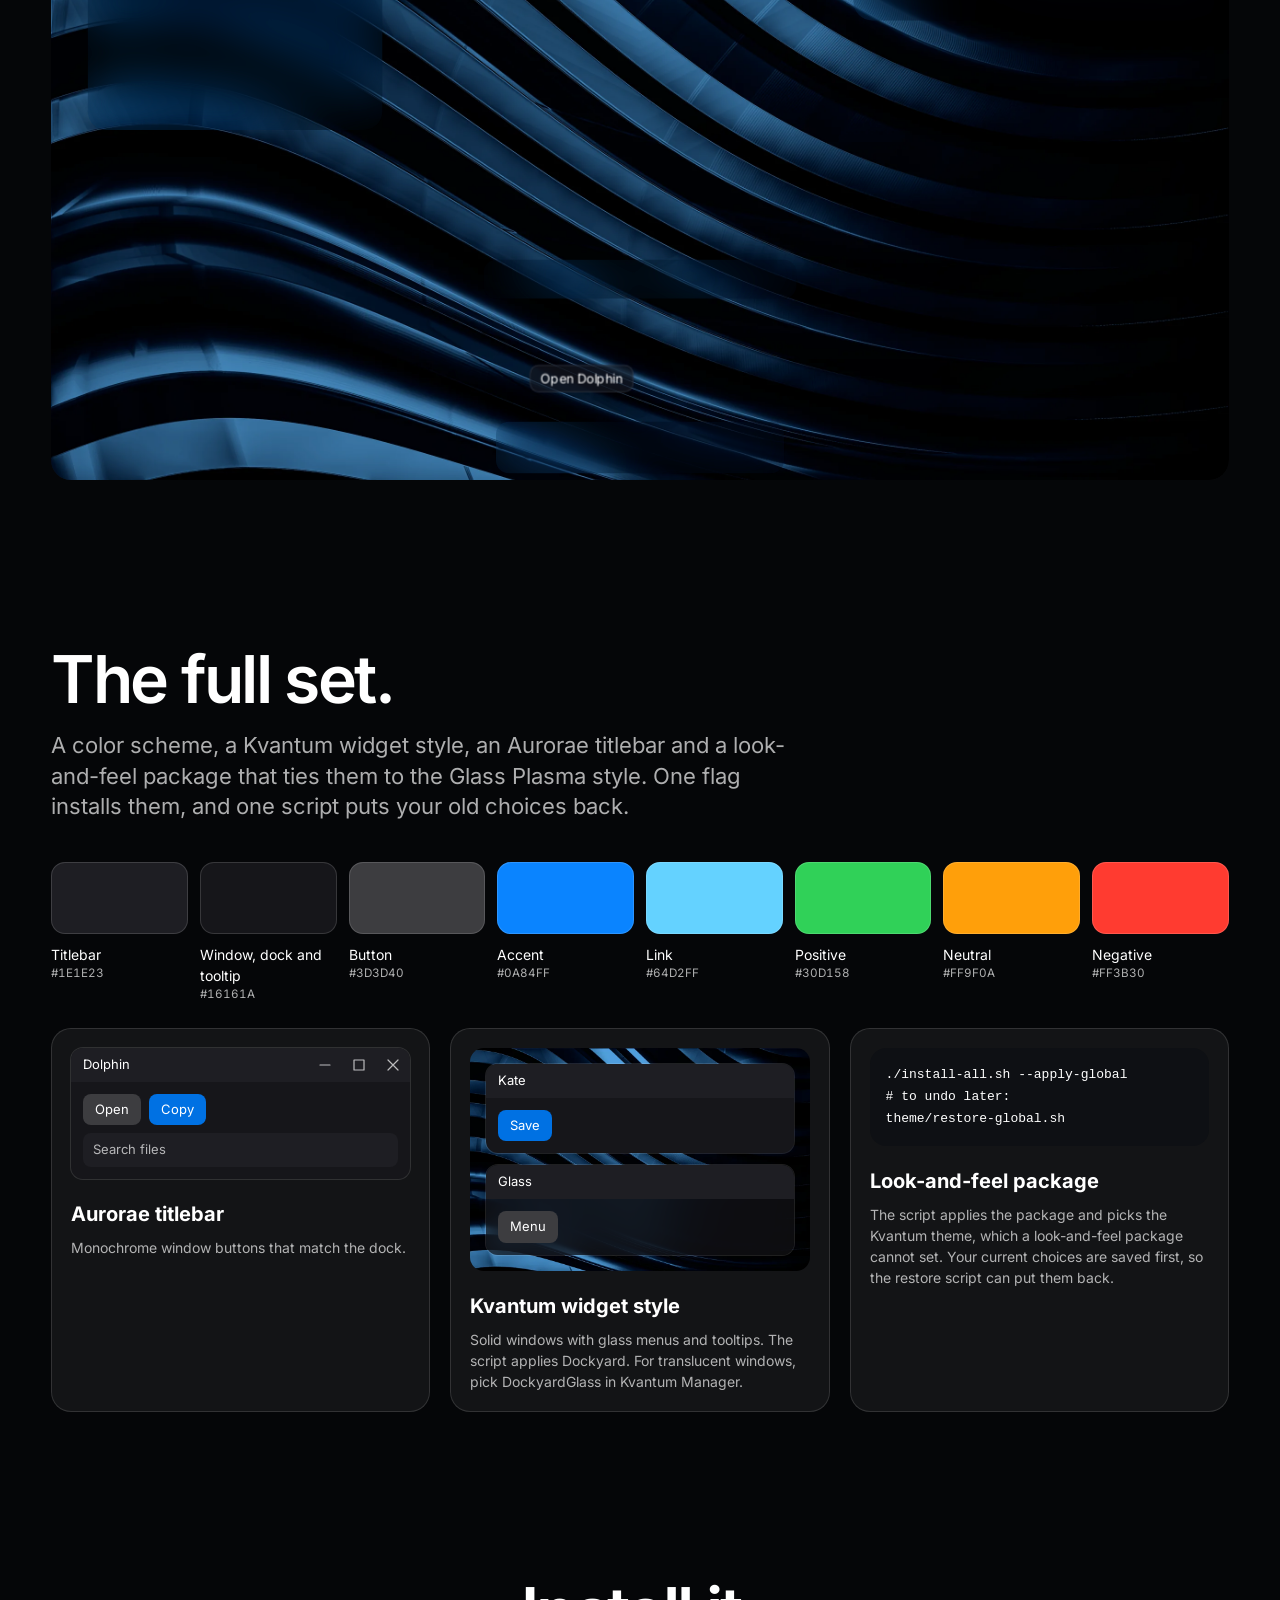
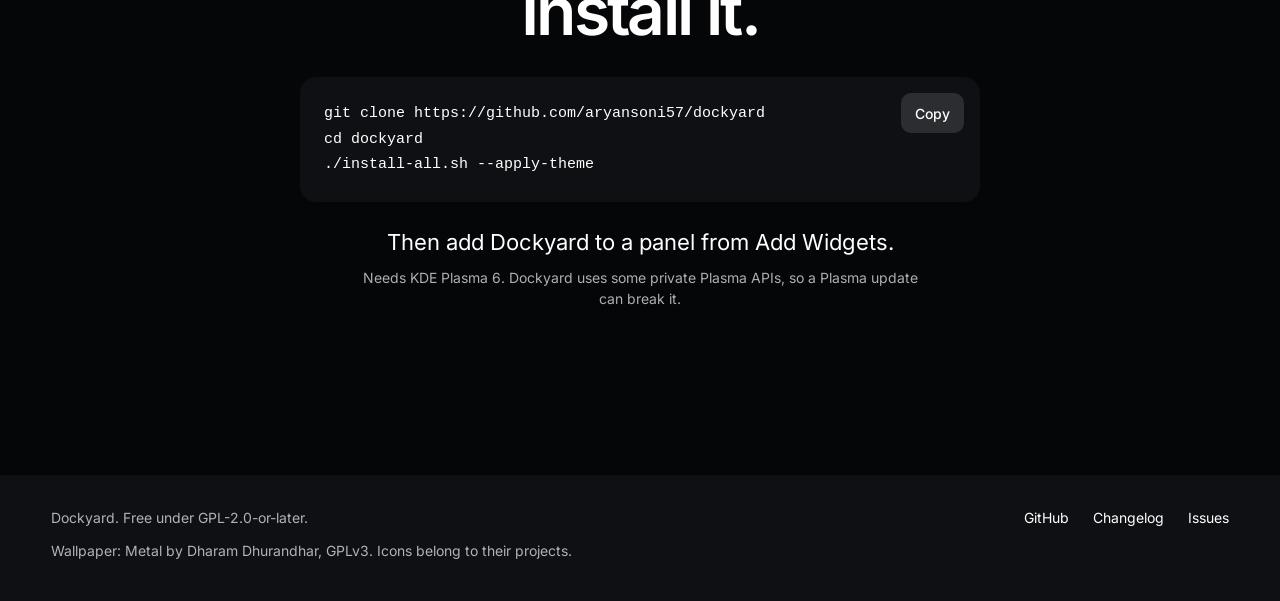
==== commit c17ebfb0: "feat(site): add full-set theme section and review fixes - New "The full set" section: color swatches" ====
--- a/site/index.html
+++ b/site/index.html
@@ -196,6 +196,50 @@
   </div>
 </section>
 
+<section class="kit" id="kit">
+  <div class="kit-head">
+    <h2 class="rise">The full set.</h2>
+    <p class="rise">A color scheme, a Kvantum widget style, an Aurorae titlebar and a look-and-feel package that ties them to the Glass Plasma style. One flag installs them, and one script puts your old choices back.</p>
+  </div>
+  <div class="swatches rise" role="list" aria-label="Dockyard color scheme">
+    <figure role="listitem"><i style="background:#1e1e23"></i><figcaption>Titlebar<small>#1E1E23</small></figcaption></figure>
+    <figure role="listitem"><i style="background:#16161a"></i><figcaption>Window, dock and tooltip<small>#16161A</small></figcaption></figure>
+    <figure role="listitem"><i style="background:#3d3d40"></i><figcaption>Button<small>#3D3D40</small></figcaption></figure>
+    <figure role="listitem"><i style="background:#0a84ff"></i><figcaption>Accent<small>#0A84FF</small></figcaption></figure>
+    <figure role="listitem"><i style="background:#64d2ff"></i><figcaption>Link<small>#64D2FF</small></figcaption></figure>
+    <figure role="listitem"><i style="background:#30d158"></i><figcaption>Positive<small>#30D158</small></figcaption></figure>
+    <figure role="listitem"><i style="background:#ff9f0a"></i><figcaption>Neutral<small>#FF9F0A</small></figcaption></figure>
+    <figure role="listitem"><i style="background:#ff3b30"></i><figcaption>Negative<small>#FF3B30</small></figcaption></figure>
+  </div>
+  <div class="kit-grid">
+    <article class="kit-card rise">
+      <div class="win">
+        <div class="tbar"><span>Dolphin</span><span class="btns"><img src="assets/theme/minimize.svg" alt=""><img src="assets/theme/maximize.svg" alt=""><img src="assets/theme/close.svg" alt=""></span></div>
+        <div class="wbody"><span class="wbtn">Open</span><span class="wbtn pri">Copy</span><span class="field">Search files</span></div>
+      </div>
+      <h3>Aurorae titlebar</h3>
+      <p>Monochrome window buttons that match the dock.</p>
+    </article>
+    <article class="kit-card rise">
+      <div class="kit-bg">
+        <div class="win solid"><div class="tbar"><span>Kate</span></div><div class="wbody"><span class="wbtn pri">Save</span></div></div>
+        <div class="win frost"><div class="tbar"><span>Glass</span></div><div class="wbody"><span class="wbtn">Menu</span></div></div>
+      </div>
+      <h3>Kvantum widget style</h3>
+      <p>Solid windows with glass menus and tooltips. The script applies Dockyard. For translucent windows, pick DockyardGlass in Kvantum Manager.</p>
+    </article>
+    <article class="kit-card rise">
+      <div class="term kit-term">
+        <pre><code>./install-all.sh --apply-global
+# to undo later:
+theme/restore-global.sh</code></pre>
+      </div>
+      <h3>Look-and-feel package</h3>
+      <p>The script applies the package and picks the Kvantum theme, which a look-and-feel package cannot set. Your current choices are saved first, so the restore script can put them back.</p>
+    </article>
+  </div>
+</section>
+
 <section class="install" id="install">
   <h2 class="rise">Install it.</h2>
   <div class="term rise">
--- a/site/styles.css
+++ b/site/styles.css
@@ -10,6 +10,12 @@
   --green: #30d158;
   --red: #ff3b30;
   --yellow: #ffcc00;
+  --accent-fill: #0071e3;
+  --surface: #16161a;
+  --surface-2: #1e1e23;
+  --button: #3d3d40;
+  --neutral: #ff9f0a;
+  --ink-3: rgba(255, 255, 255, .64);
 
   --glass-a: .62;
   --bar-a: .55;
@@ -31,8 +37,9 @@
 }
 
 *, *::before, *::after { box-sizing: border-box; margin: 0; padding: 0 }
+:root { color-scheme: dark }
 html { background: var(--bg); color: var(--ink); scroll-behavior: smooth; -webkit-text-size-adjust: 100% }
-body { background: var(--bg); font: 400 var(--body)/1.5 Inter, system-ui, sans-serif; -webkit-font-smoothing: antialiased; overflow-x: clip }
+body { background: var(--bg); font: 400 var(--body)/1.5 Inter, "Noto Sans", system-ui, sans-serif; -webkit-font-smoothing: antialiased; overflow-x: clip }
 img { display: block; max-width: 100% }
 a { color: inherit; text-decoration: none }
 button { font: inherit; color: inherit; background: none; border: 0; cursor: pointer }
@@ -97,7 +104,7 @@
 .start:active { transform: scale(.95) }
 .stack { display: flex; flex-direction: column; justify-content: center; gap: 2px; min-width: 0 }
 .tile b { font-weight: 600; white-space: nowrap }
-.tile small, .pop small { font-size: 12px; color: rgba(255, 255, 255, .64); white-space: nowrap }
+.tile small, .pop small { font-size: 12px; color: var(--ink-3); white-space: nowrap }
 .n { font-size: 18px; letter-spacing: -.02em; line-height: 1; font-variant-numeric: tabular-nums }
 .gly { display: block; width: 18px; height: 18px; flex: none; background: #fff; -webkit-mask: var(--m) center/contain no-repeat; mask: var(--m) center/contain no-repeat }
 .gly.dim { opacity: .45 }
@@ -186,20 +193,21 @@
 .red { color: #ff6b61 !important }
 .search { display: flex; align-items: center; gap: 12px; height: 52px; padding: 0 16px; border-radius: 14px; background: var(--control); cursor: text }
 .search svg { width: 20px; height: 20px; flex: none; fill: none; stroke: rgba(255, 255, 255, .7); stroke-width: 2.2; stroke-linecap: round }
+.search:focus-within { box-shadow: 0 0 0 2px var(--accent) }
 .search input { flex: 1; min-width: 0; border: 0; outline: 0; background: none; color: #fff; font: inherit; font-size: 18px; caret-color: var(--accent) }
 .res { display: flex; flex-direction: column; gap: 2px; margin-top: 8px; min-height: 196px }
 .hit { display: flex; align-items: center; gap: 12px; padding: 8px 12px; border-radius: 12px }
 .hit.sel { background: rgba(10, 132, 255, .28) }
 .hit img { width: 36px; height: 36px }
-.hit em { margin-left: auto; font-style: normal; font-size: 13px; color: rgba(255, 255, 255, .64) }
-.hit .eq { width: 40px; height: 40px; display: grid; place-items: center; border-radius: 12px; background: #ff9f0a; color: #000; font-size: 22px; font-weight: 700 }
+.hit em { margin-left: auto; font-style: normal; font-size: 13px; color: var(--ink-3) }
+.hit .eq { width: 40px; height: 40px; display: grid; place-items: center; border-radius: 12px; background: var(--neutral); color: #000; font-size: 22px; font-weight: 700 }
 .hit .sum { font-size: 34px; font-weight: 600; letter-spacing: -.03em; line-height: 1.1 }
 kbd { font: inherit; font-weight: 600; display: inline-grid; place-items: center; min-width: 36px; height: 36px; padding: 0 10px; border-radius: 9px; background: var(--control); transition: background-color .2s }
-kbd.on { background: var(--accent) }
+kbd.on { background: var(--accent-fill) }
 .keyapps { display: flex; justify-content: space-between; gap: 8px; padding: 8px 8px 0 }
 .keyapps span { display: flex; flex-direction: column; align-items: center; gap: 12px; transition: transform .3s var(--ease) }
 .keyapps span.on { transform: translateY(-6px) }
-.keyapps span.on kbd { background: var(--accent) }
+.keyapps span.on kbd { background: var(--accent-fill) }
 .keyapps img { width: 52px; height: 52px; object-fit: contain }
 .chord { display: flex; align-items: center; justify-content: center; gap: 12px; margin-top: 24px; padding-bottom: 8px }
 .chord em { font-style: normal; font-weight: 600 }
@@ -207,7 +215,7 @@
 .pop { width: 100% }
 .pop h3 { display: flex; justify-content: space-between; align-items: baseline; font-size: 18px; font-weight: 600; margin-bottom: 8px }
 .pop h3 small { font-weight: 400 }
-.pop h4 { font-size: 13px; font-weight: 500; color: rgba(255, 255, 255, .64); margin: 12px 0 4px }
+.pop h4 { font-size: 13px; font-weight: 500; color: var(--ink-3); margin: 12px 0 4px }
 .todo { display: flex; align-items: center; gap: 12px; padding: 8px 4px }
 .todo i { width: 20px; height: 20px; border-radius: 50%; outline: 2px solid rgba(255, 255, 255, .5); outline-offset: -2px }
 .todo.done { text-decoration: line-through; color: rgba(255, 255, 255, .6) }
@@ -220,13 +228,13 @@
 .tg.on i { background: var(--accent) }
 .net { display: flex; align-items: center; justify-content: space-between; padding: 12px 4px 0 }
 .net b { display: block; font-weight: 600 }
-.net small { font-size: 13px; color: rgba(255, 255, 255, .64) }
+.net small { font-size: 13px; color: var(--ink-3) }
 .net em { font-style: normal; font-size: 13px; font-weight: 500; padding: 6px 12px; border-radius: 999px; background: var(--control) }
-.net em.p { background: var(--accent) }
+.net em.p { background: var(--accent-fill) }
 .seg { display: flex; gap: 2px; padding: 4px; border-radius: 12px; background: rgba(255, 255, 255, .08) }
 .qs .seg { margin-top: 16px; font-size: 13px; text-align: center }
 .seg > * { flex: 1; padding: 8px 12px; border-radius: 9px; transition: background-color .2s, color .2s }
-.seg .on { background: var(--accent); color: #fff; font-weight: 500 }
+.seg .on { background: var(--accent-fill); color: #fff; font-weight: 500 }
 
 /* Theme */
 .theme { padding: var(--gap) var(--gutter) 0 }
@@ -258,7 +266,7 @@
 .grid { display: grid; grid-template-columns: repeat(7, 1fr); text-align: center; font-size: 13px; font-variant-numeric: tabular-nums }
 .grid b { font-weight: 500; padding: 4px 0 }
 .grid span { padding: 7px 0; border-radius: 50% }
-.grid .now { background: var(--accent) }
+.grid .now { background: var(--accent-fill) }
 .osd { left: 50%; top: 480px; width: 340px; margin-left: -170px; display: flex; align-items: center; gap: 12px; padding: 12px 16px; border-radius: 14px }
 .osd .track { flex: 1; margin: 0 }
 .tip { left: 520px; bottom: 96px; padding: 6px 12px; border-radius: 10px }
@@ -268,6 +276,31 @@
 .mini .s b { font-weight: 600 }
 
 /* Install */
+.kit { padding: var(--gap) var(--gutter) 0 }
+.kit-head p { margin-top: 16px; max-width: 34em; font-size: var(--lead); line-height: 1.4; color: var(--ink-2) }
+.swatches { display: grid; grid-template-columns: repeat(4, 1fr); gap: 16px 12px; margin-top: 40px }
+@media (min-width: 1141px) { .swatches { grid-template-columns: repeat(8, 1fr) } }
+.swatches figure { margin: 0; font-size: var(--small) }
+.swatches i { display: block; height: 72px; border-radius: 14px; box-shadow: inset 0 0 0 1px var(--rim) }
+.swatches figcaption { margin-top: 10px }
+.swatches small { display: block; color: var(--ink-2); font-variant-numeric: tabular-nums }
+.kit-grid { display: grid; grid-template-columns: 1fr; gap: 20px; margin-top: 24px }
+@media (min-width: 861px) { .kit-grid { grid-template-columns: repeat(3, 1fr) } }
+.kit-card { display: flex; flex-direction: column; gap: 8px; padding: 20px; border-radius: 20px; background: var(--tile); box-shadow: inset 0 0 0 1px var(--tile-rim) }
+.kit-card h3 { margin-top: 12px; font-size: 1.25rem }
+.kit-card p { font-size: var(--small); line-height: 1.5; color: var(--ink-2) }
+.term.kit-term { width: 100%; margin: 0; padding: 16px }
+.term.kit-term pre { font-size: .8125rem; overflow-x: auto }
+.kit-bg { display: flex; flex-direction: column; gap: 12px; padding: 16px; border-radius: 14px; background: url(assets/wallpaper-1280.webp) 70% 50% / cover }
+.win { border-radius: 12px; overflow: hidden; background: var(--surface); box-shadow: 0 0 0 1px rgba(255, 255, 255, .12); font-size: 13px }
+.win.frost { background: rgba(22, 22, 26, .6); -webkit-backdrop-filter: blur(14px); backdrop-filter: blur(14px) }
+.tbar { display: flex; align-items: center; justify-content: space-between; height: 34px; padding-left: 12px; background: var(--surface-2) }
+.btns { display: flex; align-items: center; height: 100% }
+.btns img { display: block; width: 34px; height: 26px }
+.wbody { display: flex; flex-wrap: wrap; gap: 8px; padding: 12px }
+.wbtn { padding: 6px 12px; border-radius: 8px; background: var(--button) }
+.wbtn.pri { background: var(--accent-fill) }
+.field { flex: 1 1 100%; padding: 7px 10px; border-radius: 8px; background: var(--surface-2); color: var(--ink-2) }
 .install { padding: var(--gap) var(--gutter); display: flex; flex-direction: column; align-items: center; text-align: center }
 .term { position: relative; width: min(680px, 100%); margin: 32px 0 24px; padding: 24px 80px 24px 24px; border-radius: 16px; background: var(--raise); text-align: left }
 .term pre { font: 400 .9375rem/1.7 ui-monospace, "JetBrains Mono", "Fira Code", Menlo, monospace; white-space: pre-wrap }
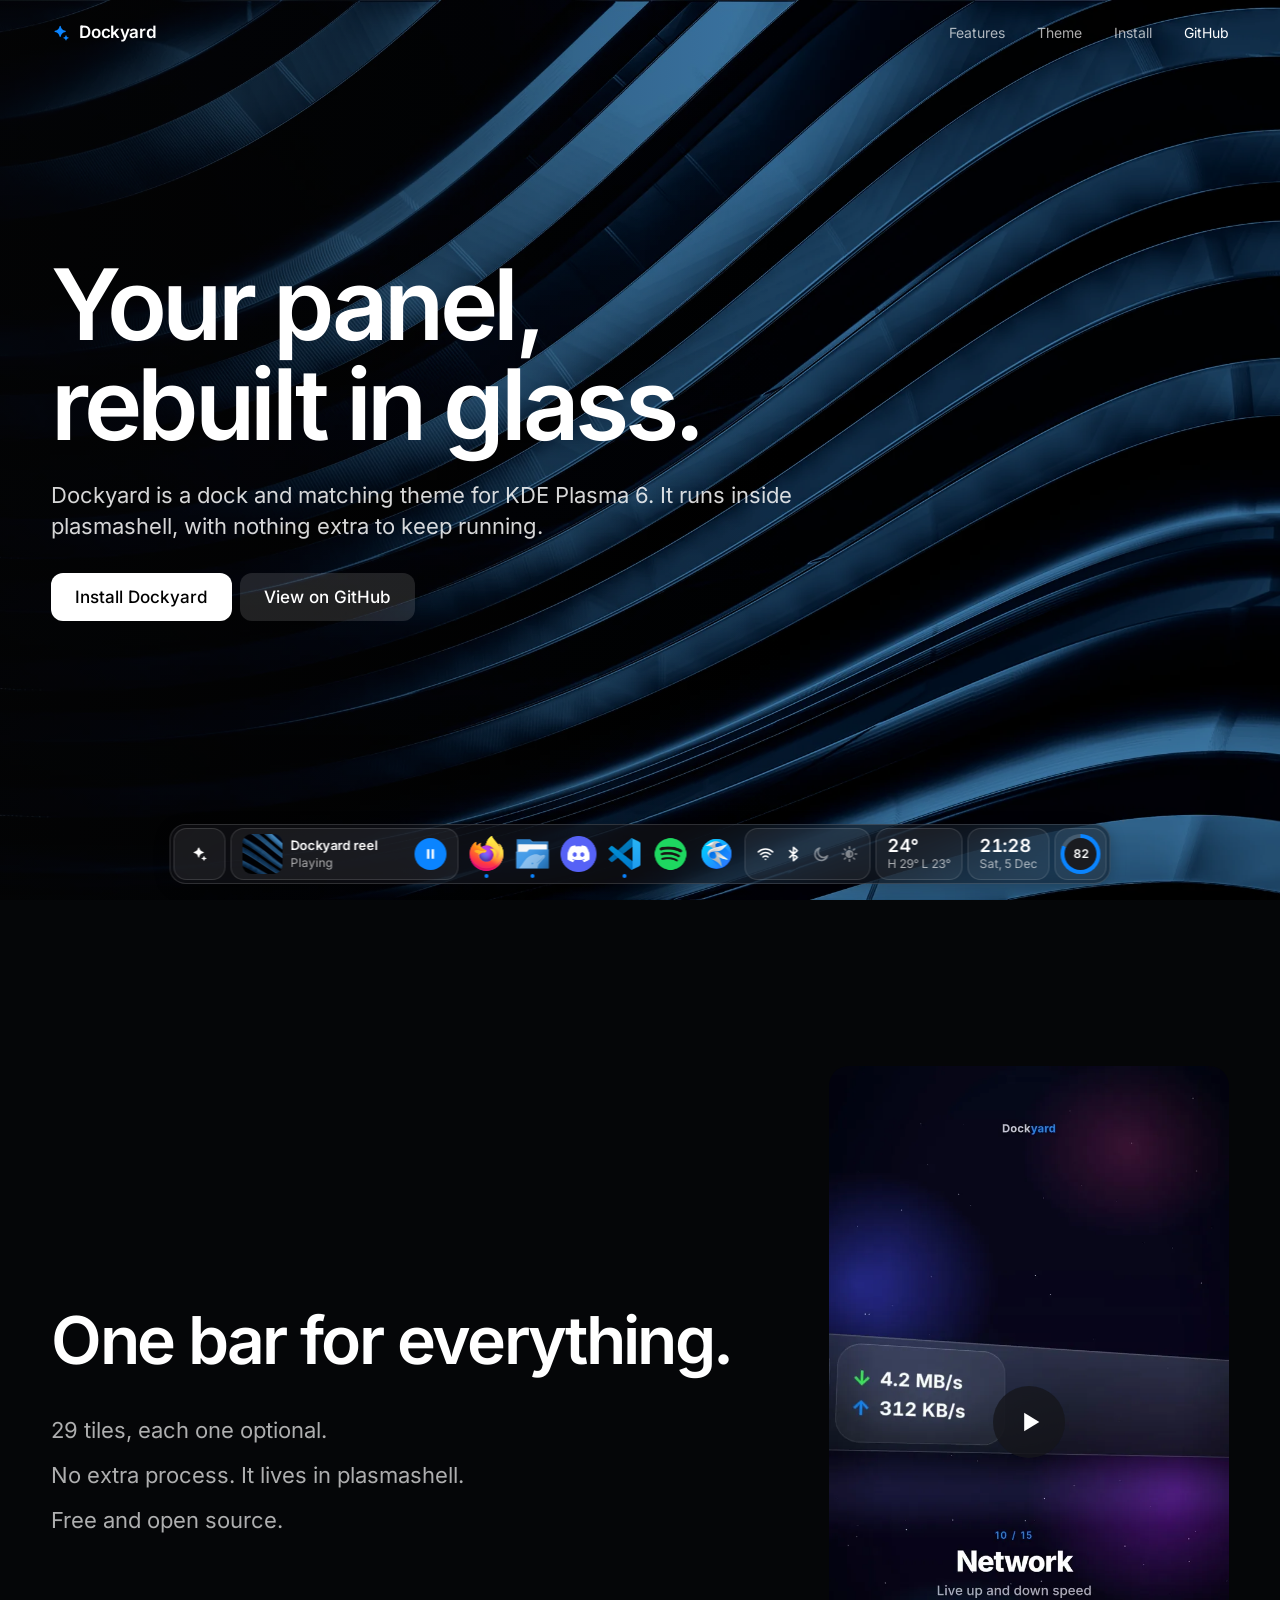
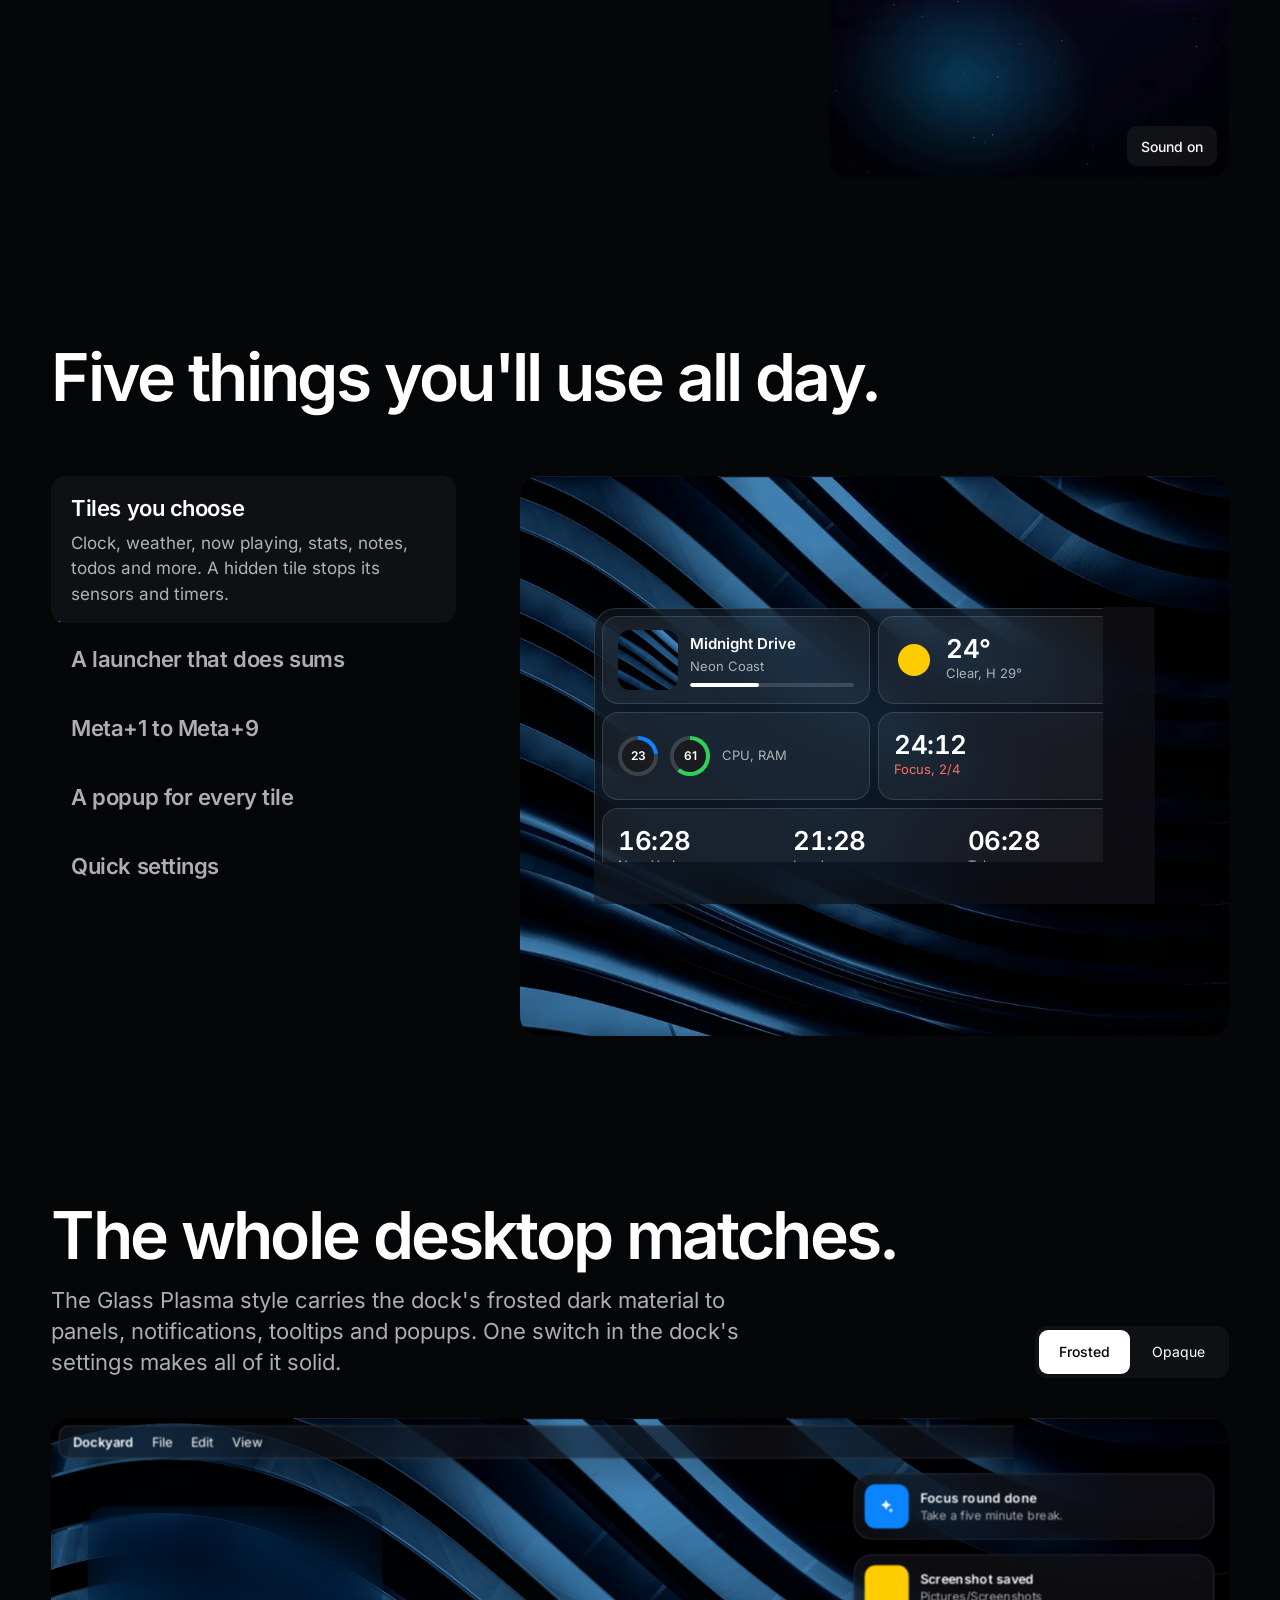
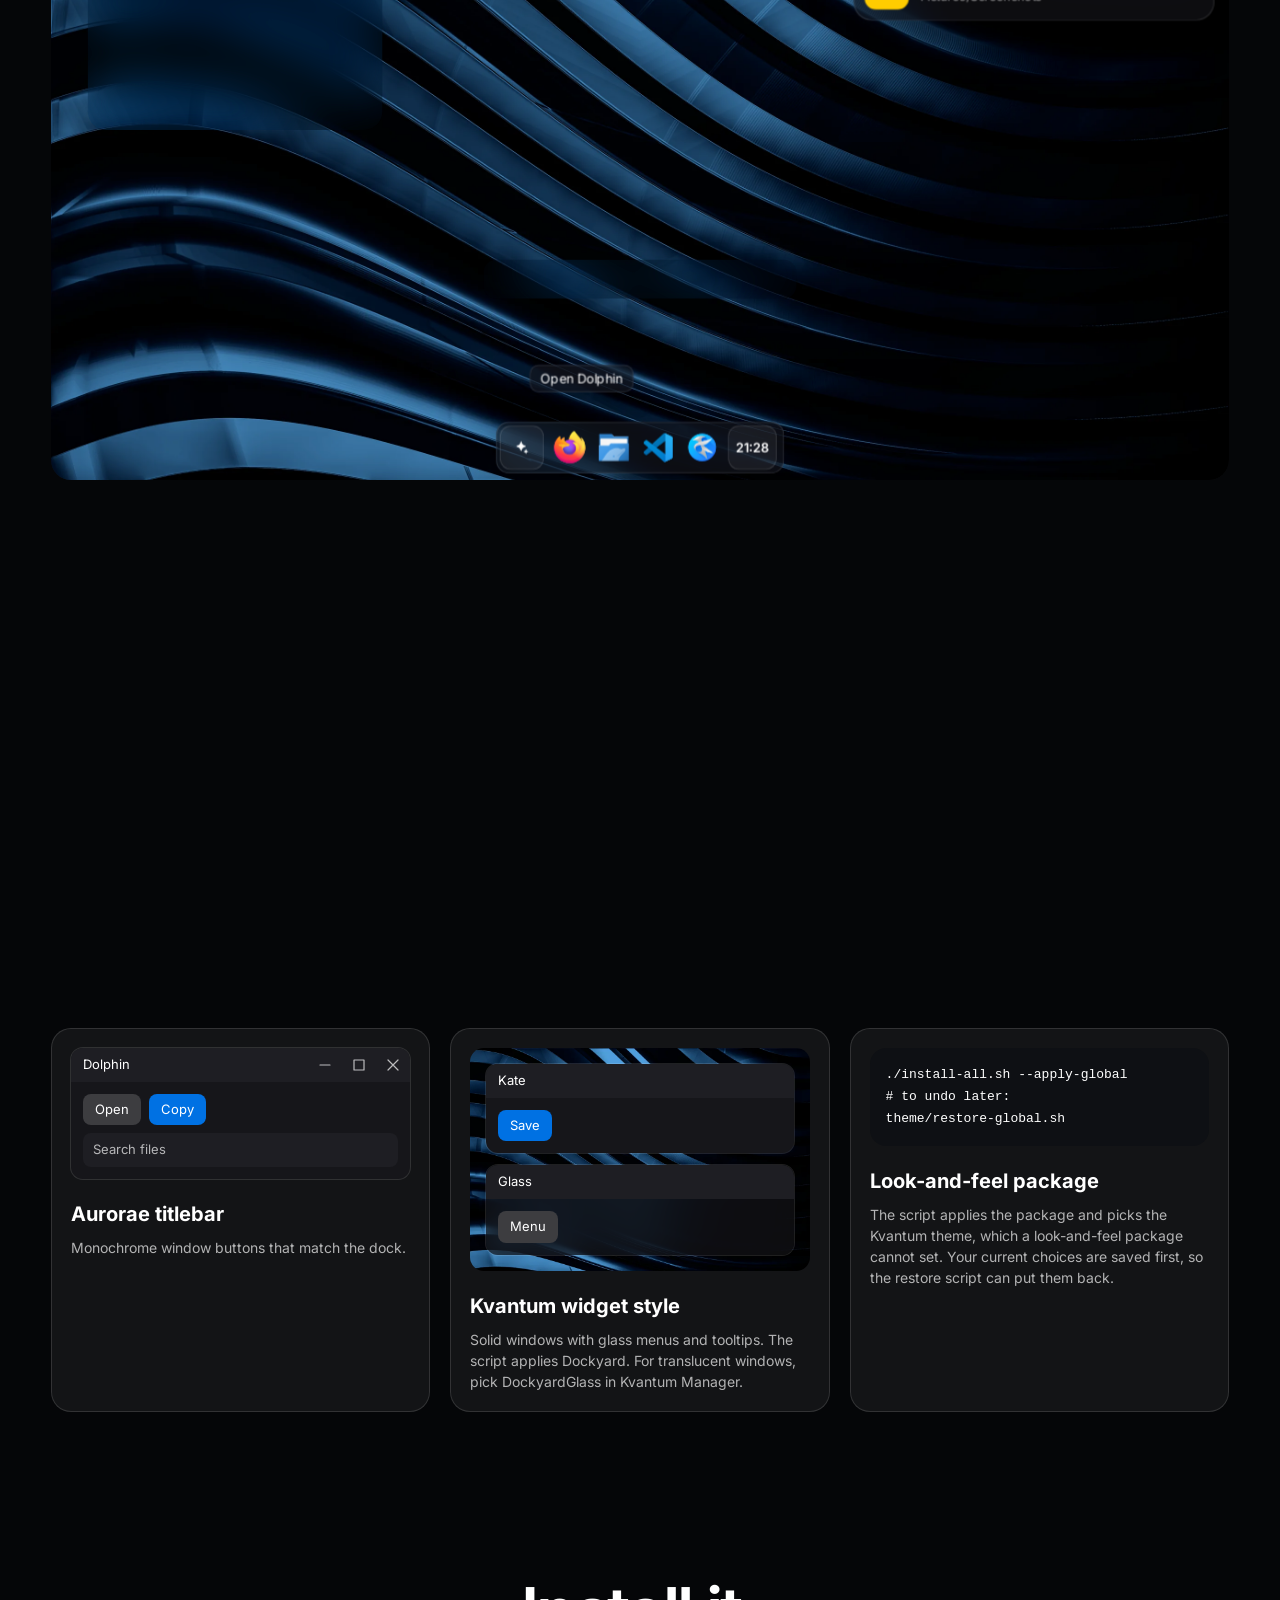
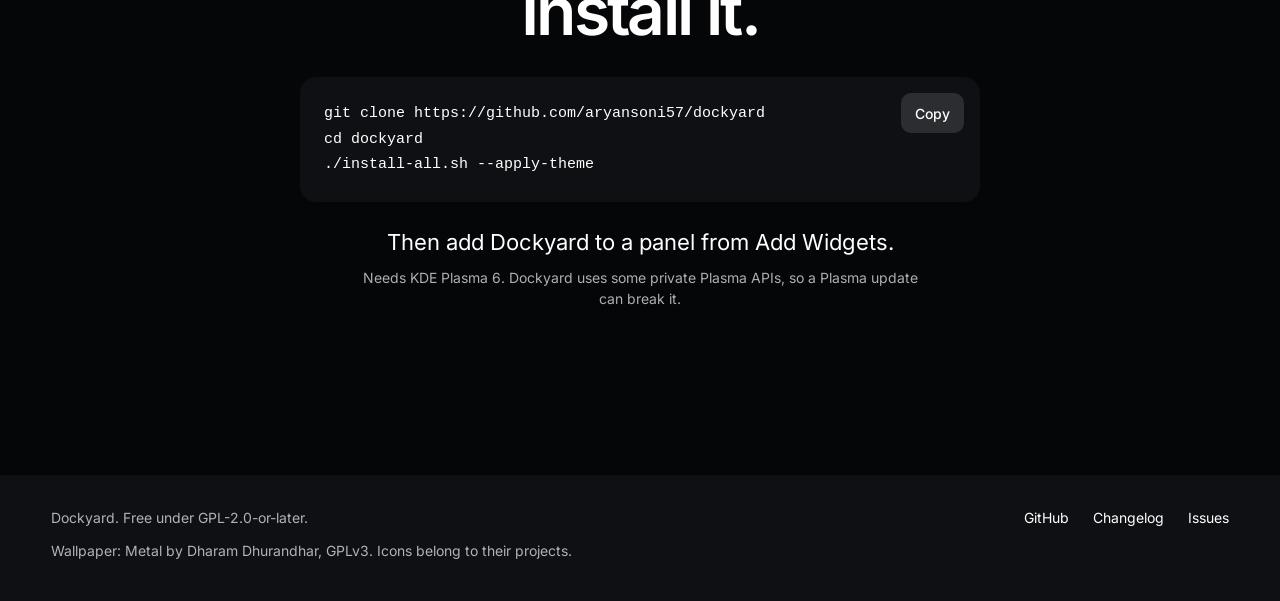
==== commit b16455b0: "feat(theme): flush full-height close button in Aurorae decoration The close button sat 4 px below th" ====
--- a/site/index.html
+++ b/site/index.html
@@ -214,7 +214,7 @@
   <div class="kit-grid">
     <article class="kit-card rise">
       <div class="win">
-        <div class="tbar"><span>Dolphin</span><span class="btns"><img src="assets/theme/minimize.svg" alt=""><img src="assets/theme/maximize.svg" alt=""><img src="assets/theme/close.svg" alt=""></span></div>
+        <div class="tbar"><span>Dolphin</span><span class="btns"><span class="tb tb-min" aria-hidden="true"><img src="assets/theme/minimize.svg" alt=""></span><span class="tb tb-max" aria-hidden="true"><img src="assets/theme/maximize.svg" alt=""></span><span class="tb tb-close" aria-hidden="true"><img src="assets/theme/close.svg" alt=""></span></span></div>
         <div class="wbody"><span class="wbtn">Open</span><span class="wbtn pri">Copy</span><span class="field">Search files</span></div>
       </div>
       <h3>Aurorae titlebar</h3>
--- a/site/styles.css
+++ b/site/styles.css
@@ -295,8 +295,14 @@
 .win { border-radius: 12px; overflow: hidden; background: var(--surface); box-shadow: 0 0 0 1px rgba(255, 255, 255, .12); font-size: 13px }
 .win.frost { background: rgba(22, 22, 26, .6); -webkit-backdrop-filter: blur(14px); backdrop-filter: blur(14px) }
 .tbar { display: flex; align-items: center; justify-content: space-between; height: 34px; padding-left: 12px; background: var(--surface-2) }
-.btns { display: flex; align-items: center; height: 100% }
-.btns img { display: block; width: 34px; height: 26px }
+.btns { display: flex; align-items: stretch; height: 100% }
+/* Each button fills the full titlebar height and sits flush with the window's top-right corner, so a flick to the corner lands on it. */
+.tb { position: relative; display: block; width: 34px; height: 34px; flex: none }
+.tb img { display: block; width: 34px; height: 34px }
+.tb:hover { background: center / 34px 34px no-repeat }
+.tb-min:hover { background-image: url(assets/theme/minimize-hover.svg) }
+.tb-max:hover { background-image: url(assets/theme/maximize-hover.svg) }
+.tb-close:hover { background-image: url(assets/theme/close-hover.svg) }
 .wbody { display: flex; flex-wrap: wrap; gap: 8px; padding: 12px }
 .wbtn { padding: 6px 12px; border-radius: 8px; background: var(--button) }
 .wbtn.pri { background: var(--accent-fill) }
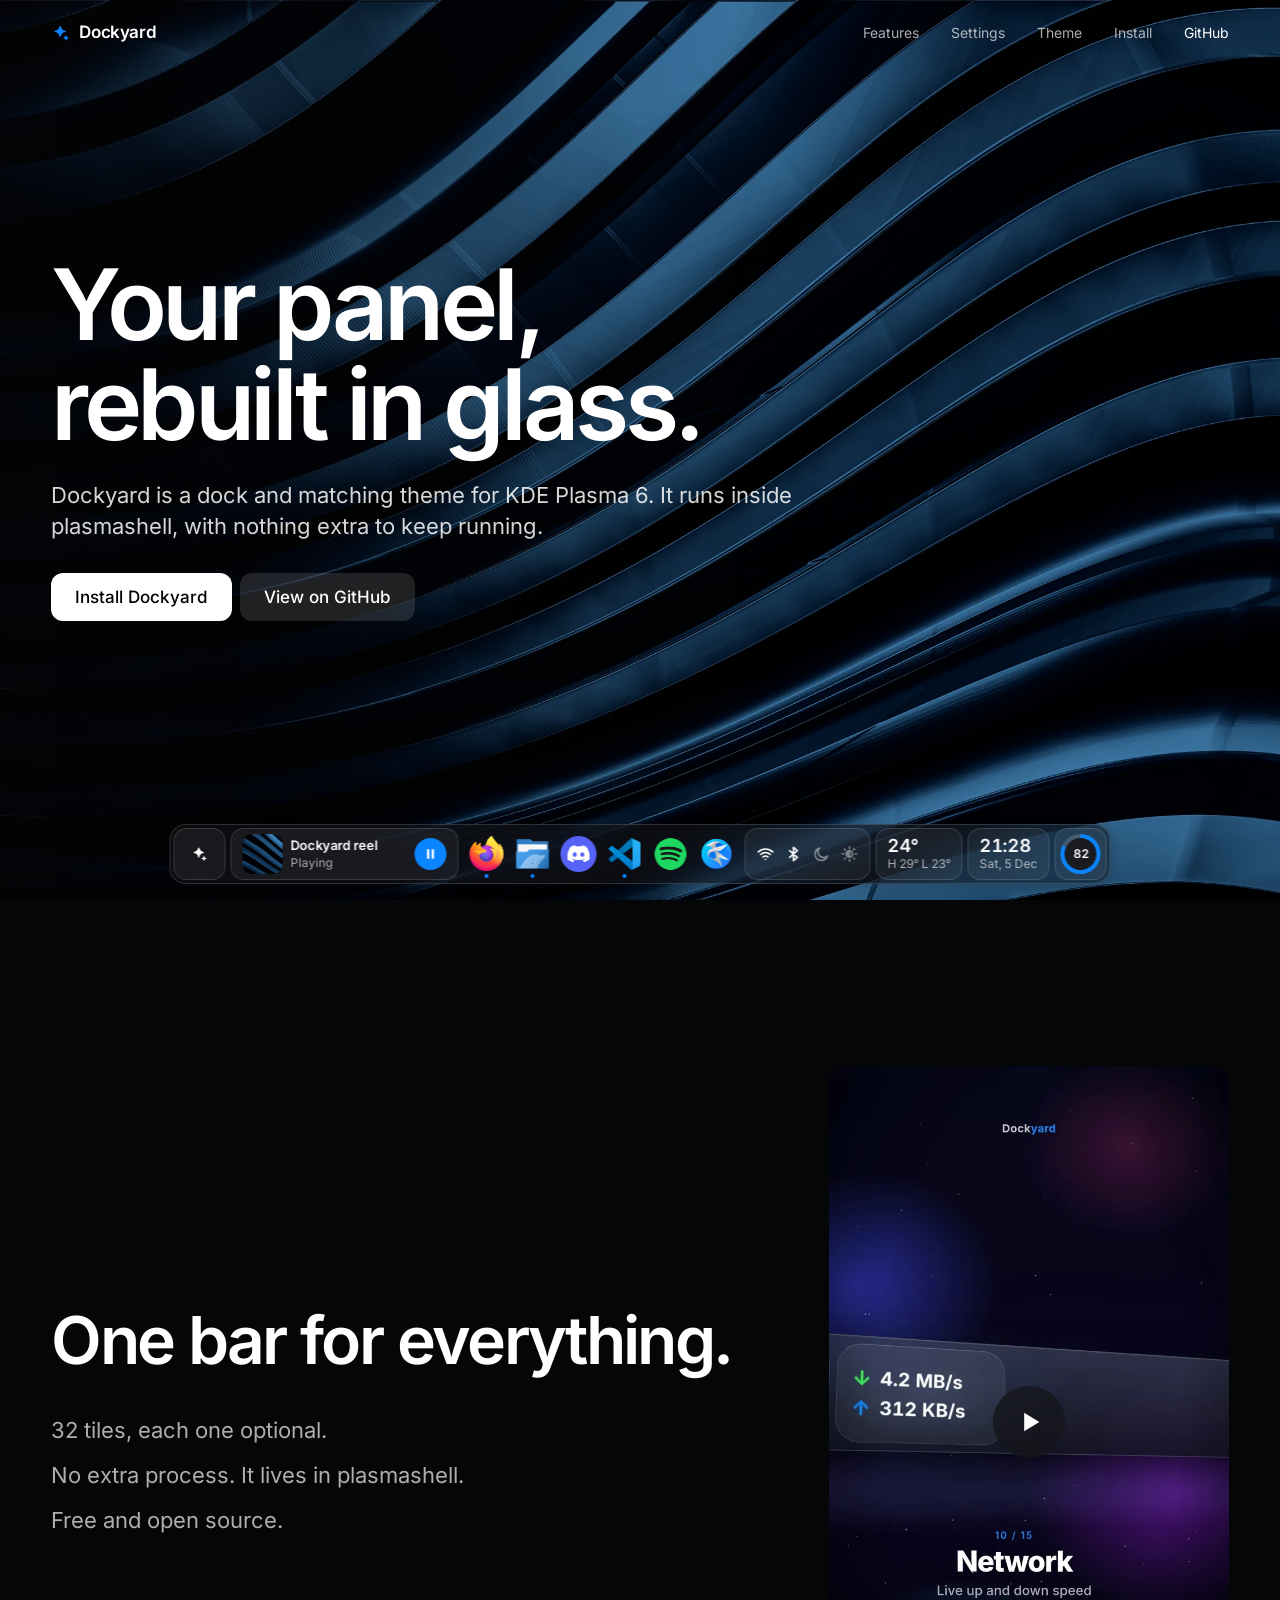
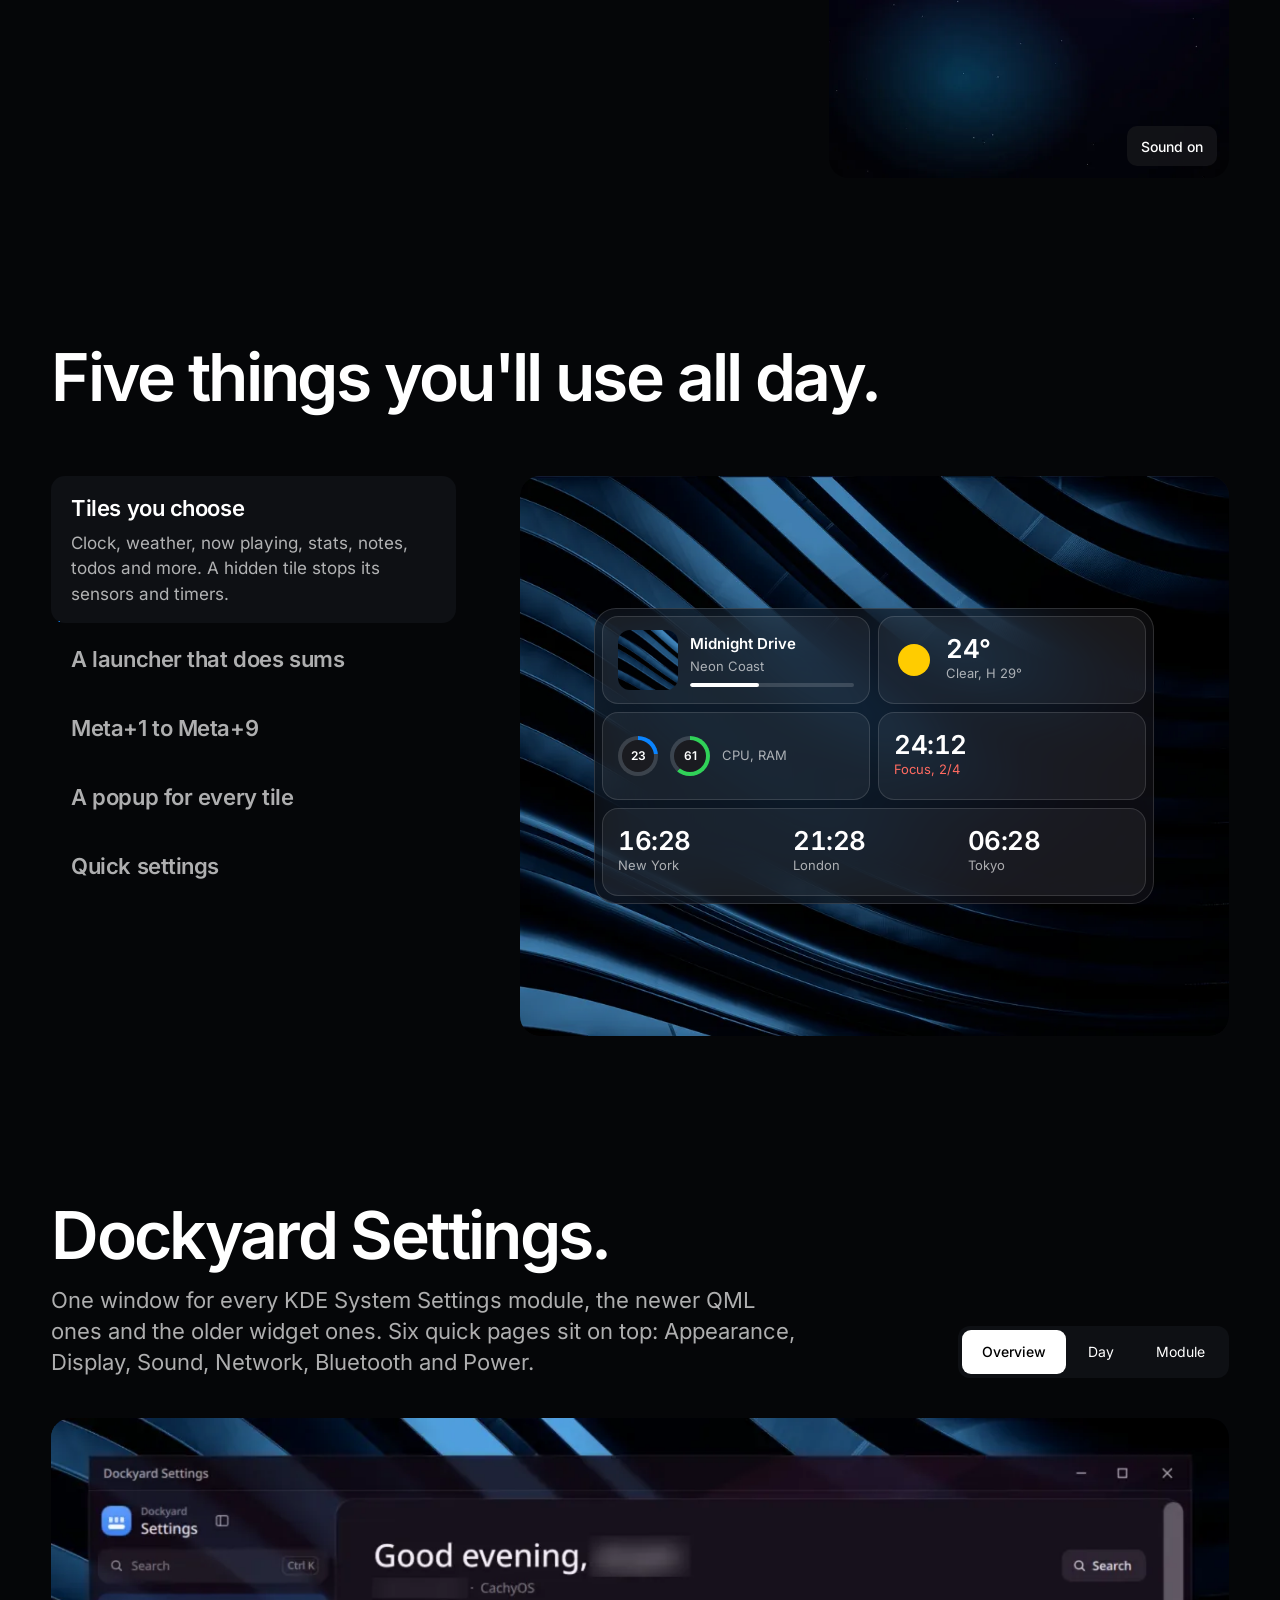
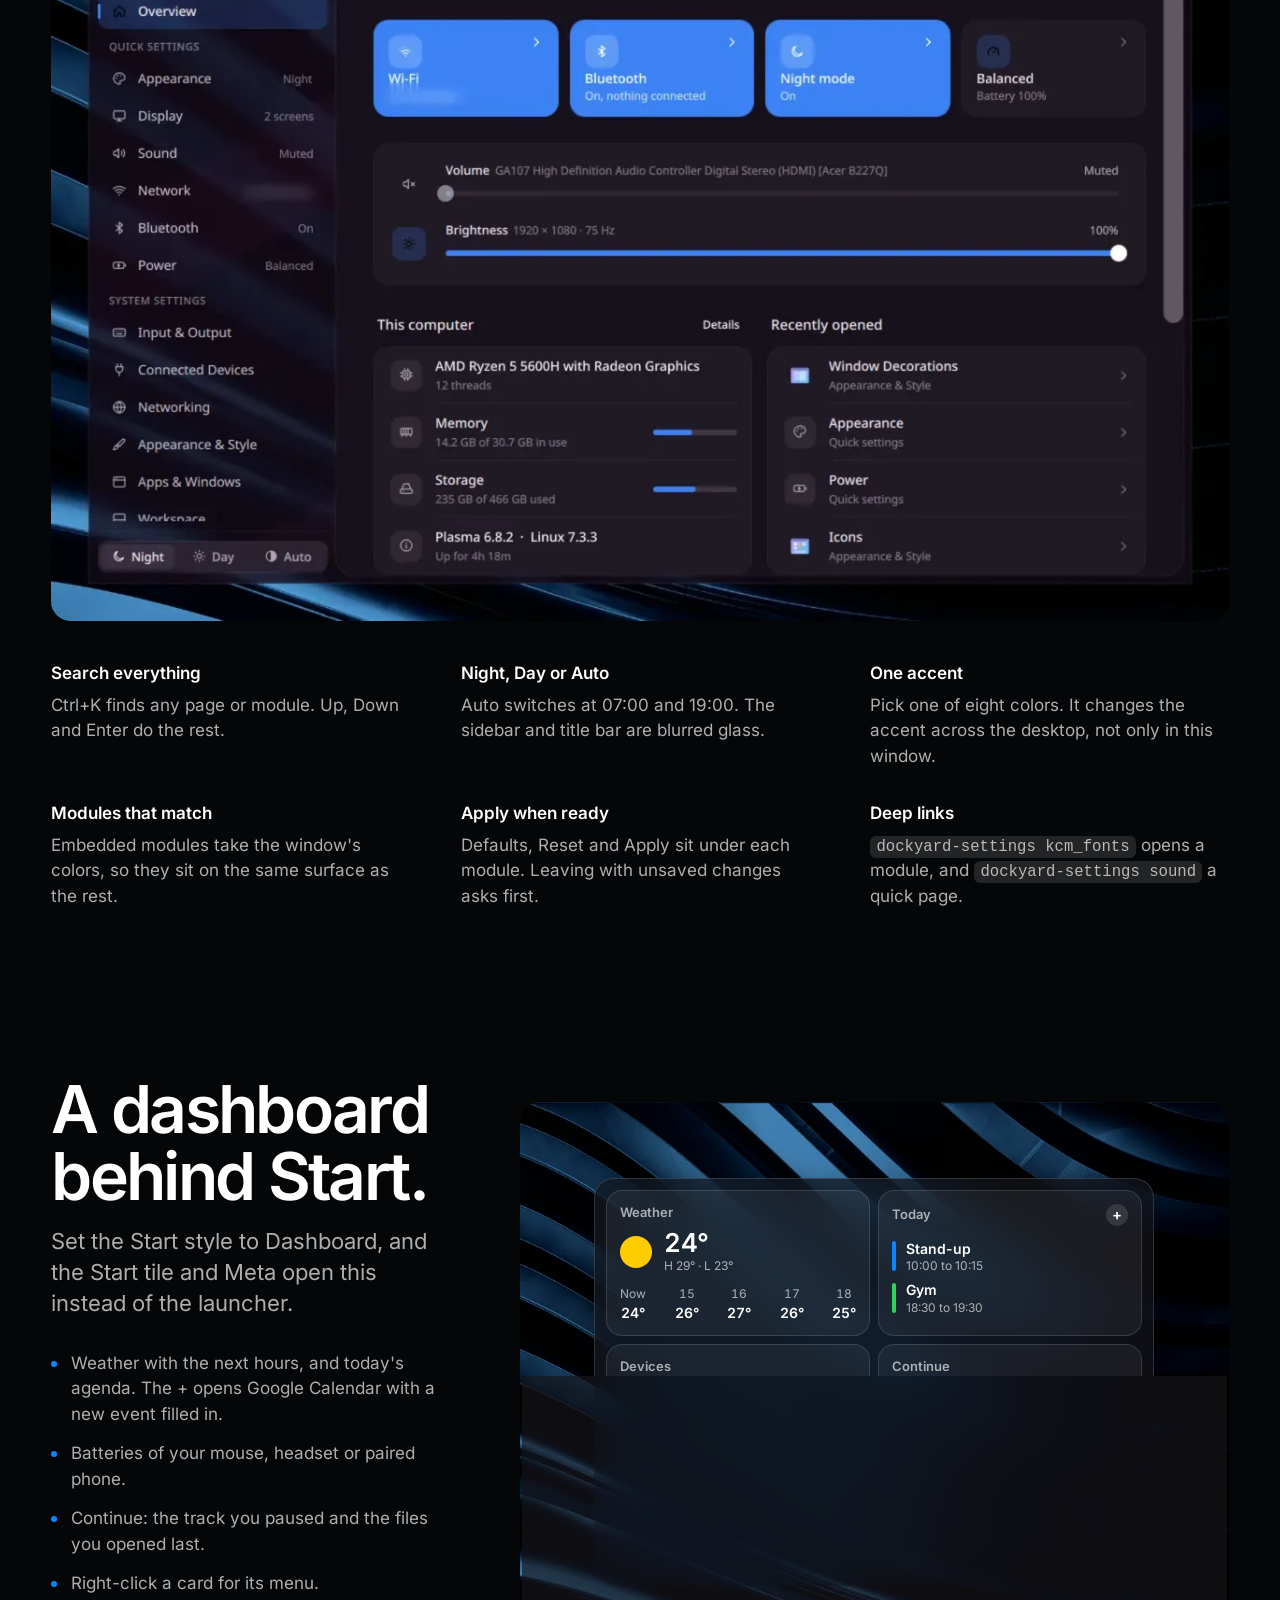
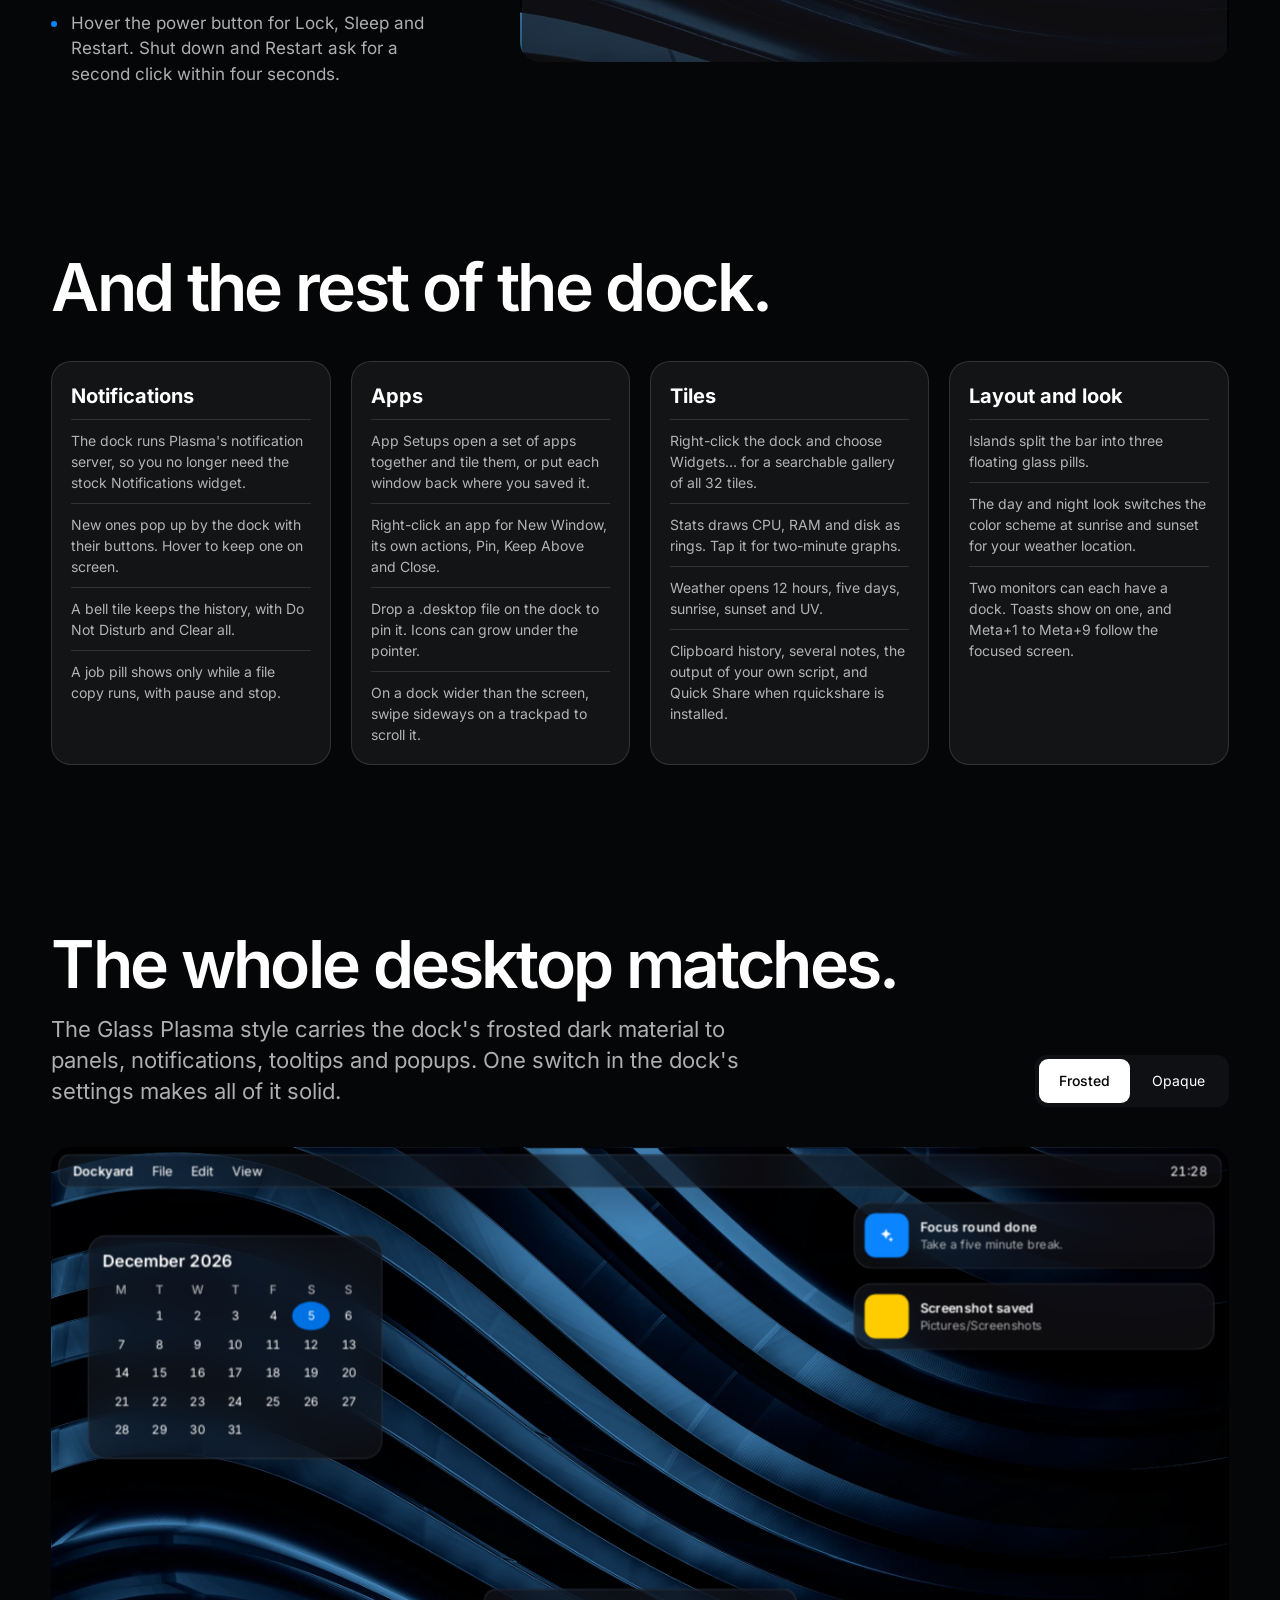
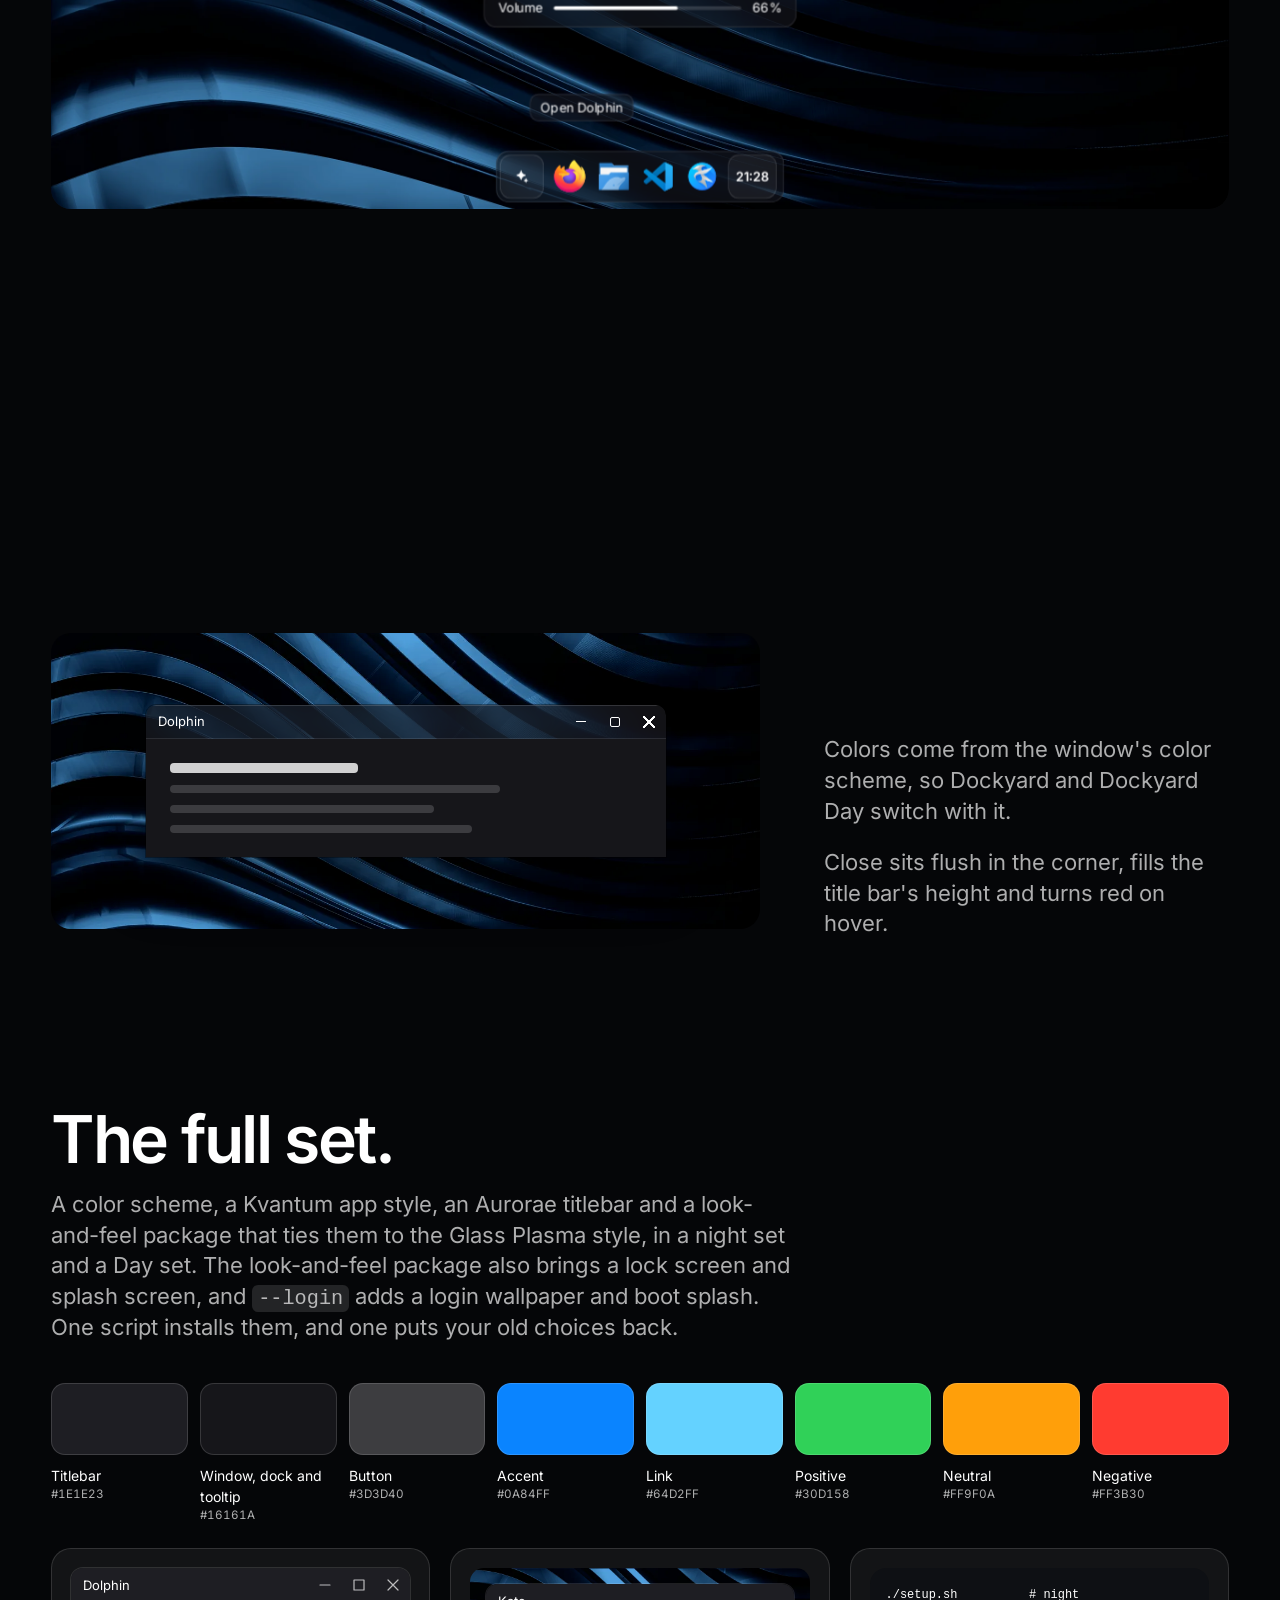
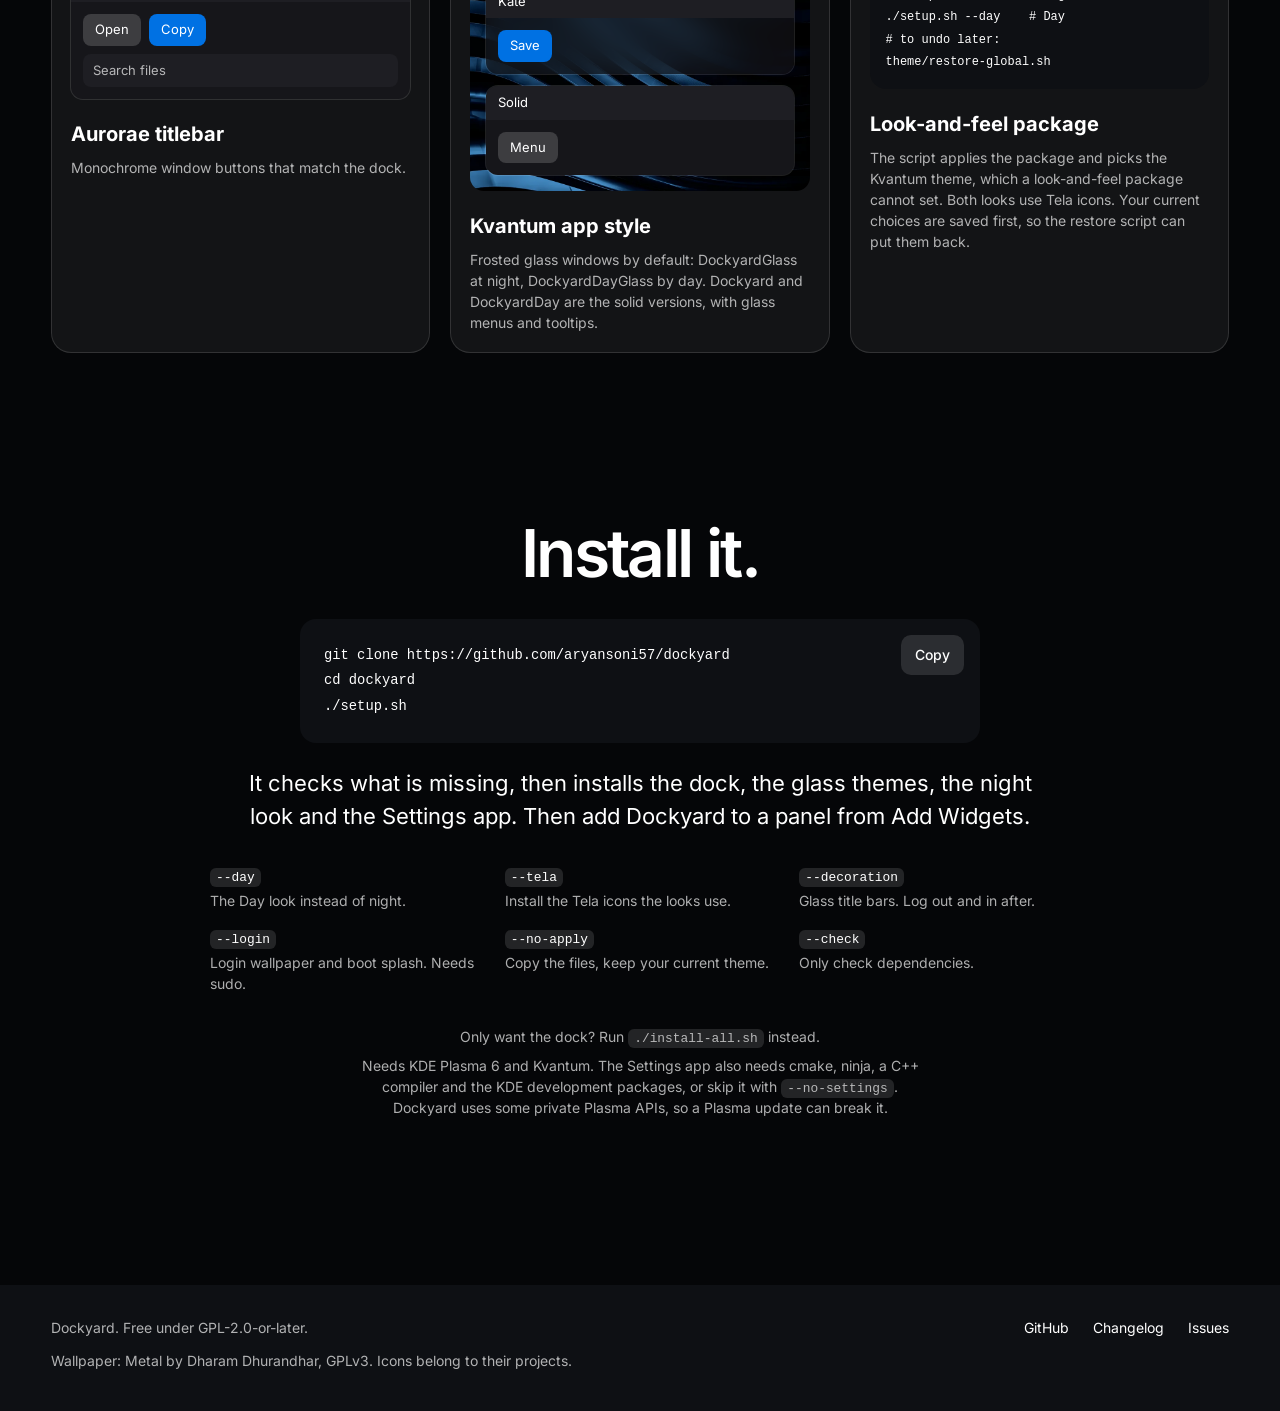
==== commit 9311452d: "feat(settings): Dockyard Settings app with embedded KDE modules Single-instance launcher that raises" ====
--- a/site/index.html
+++ b/site/index.html
@@ -23,6 +23,7 @@
   <a class="brand" href="#top" aria-label="Dockyard home"><img src="assets/icons/favicon.svg" alt="" width="20" height="20">Dockyard</a>
   <nav aria-label="Main">
     <a href="#features">Features</a>
+    <a href="#settings">Settings</a>
     <a href="#theme">Theme</a>
     <a href="#install">Install</a>
     <a class="gh" href="https://github.com/aryansoni57/dockyard">GitHub</a>
@@ -78,7 +79,7 @@
   <div class="see-copy">
     <h2 class="rise">One bar for everything.</h2>
     <ul>
-      <li class="rise">29 tiles, each one optional.</li>
+      <li class="rise">32 tiles, each one optional.</li>
       <li class="rise">No extra process. It lives in plasmashell.</li>
       <li class="rise">Free and open source.</li>
     </ul>
@@ -164,6 +165,134 @@
   </div>
 </section>
 
+<section class="sapp" id="settings">
+  <div class="theme-head">
+    <div class="rise">
+      <h2>Dockyard Settings.</h2>
+      <p>One window for every KDE System Settings module, the newer QML ones and the older widget ones. Six quick pages sit on top: Appearance, Display, Sound, Network, Bluetooth and Power.</p>
+    </div>
+    <div class="seg pick rise" role="group" aria-label="Screenshot">
+      <button class="on" data-shot="0" aria-pressed="true">Overview</button>
+      <button data-shot="1" aria-pressed="false">Day</button>
+      <button data-shot="2" aria-pressed="false">Module</button>
+    </div>
+  </div>
+  <div class="shot rise" id="shots">
+    <img class="on" src="assets/settings-overview-night.webp" width="1260" height="860" loading="lazy" decoding="async" alt="Dockyard Settings at night, on the Overview page: quick tiles for Wi-Fi, Bluetooth, Night mode and power profile, volume and brightness, this computer and recently opened pages">
+    <img src="assets/settings-appearance-day.webp" width="1260" height="860" loading="lazy" decoding="async" alt="The Appearance page in Day mode, with Night, Day and Auto, eight accent colors and the global themes">
+    <img src="assets/settings-fonts-night.webp" width="1260" height="860" loading="lazy" decoding="async" alt="The Fonts module from System Settings, open inside Dockyard Settings, with Defaults, Reset and Apply below it">
+  </div>
+  <ul class="facts">
+    <li class="rise"><b>Search everything</b>Ctrl+K finds any page or module. Up, Down and Enter do the rest.</li>
+    <li class="rise"><b>Night, Day or Auto</b>Auto switches at 07:00 and 19:00. The sidebar and title bar are blurred glass.</li>
+    <li class="rise"><b>One accent</b>Pick one of eight colors. It changes the accent across the desktop, not only in this window.</li>
+    <li class="rise"><b>Modules that match</b>Embedded modules take the window's colors, so they sit on the same surface as the rest.</li>
+    <li class="rise"><b>Apply when ready</b>Defaults, Reset and Apply sit under each module. Leaving with unsaved changes asks first.</li>
+    <li class="rise"><b>Deep links</b><code>dockyard-settings kcm_fonts</code> opens a module, and <code>dockyard-settings sound</code> a quick page.</li>
+  </ul>
+</section>
+
+<section class="dash" id="dashboard">
+  <div class="split">
+    <div class="dash-copy">
+      <h2 class="rise">A dashboard behind Start.</h2>
+      <p class="rise">Set the Start style to Dashboard, and the Start tile and Meta open this instead of the launcher.</p>
+      <ul>
+        <li class="rise">Weather with the next hours, and today's agenda. The + opens Google Calendar with a new event filled in.</li>
+        <li class="rise">Batteries of your mouse, headset or paired phone.</li>
+        <li class="rise">Continue: the track you paused and the files you opened last.</li>
+        <li class="rise">Right-click a card for its menu.</li>
+        <li class="rise">Hover the power button for Lock, Sleep and Restart. Shut down and Restart ask for a second click within four seconds.</li>
+      </ul>
+    </div>
+
+    <div class="stage" data-ui>
+      <img class="bg" src="assets/wallpaper-1280.webp" width="1280" height="720" alt="" loading="lazy">
+      <div class="glass dboard">
+        <div class="dcards">
+          <div class="dcard">
+            <h4>Weather</h4>
+            <div class="wxnow"><span class="sun"></span><span class="stack"><b class="n">24°</b><small>H 29° · L 23°</small></span></div>
+            <div class="hours"><span><small>Now</small><b>24°</b></span><span><small>15</small><b>26°</b></span><span><small>16</small><b>27°</b></span><span><small>17</small><b>26°</b></span><span><small>18</small><b>25°</b></span></div>
+          </div>
+          <div class="dcard">
+            <h4>Today <span class="plus" aria-hidden="true">+</span></h4>
+            <div class="ev"><i></i><span><b>Stand-up</b><small>10:00 to 10:15</small></span></div>
+            <div class="ev"><i style="--c:var(--green)"></i><span><b>Gym</b><small>18:30 to 19:30</small></span></div>
+          </div>
+          <div class="dcard">
+            <h4>Devices</h4>
+            <div class="bat"><span>Mouse</span><i class="track"><i style="width:72%"></i></i><small>72%</small></div>
+            <div class="bat"><span>Headset</span><i class="track"><i style="width:40%"></i></i><small>40%</small></div>
+            <div class="bat"><span>Phone</span><i class="track"><i style="width:88%"></i></i><small>88%</small></div>
+          </div>
+          <div class="dcard">
+            <h4>Continue</h4>
+            <div class="ev"><span class="art sm"></span><span><b>Midnight Drive</b><small>Paused</small></span></div>
+            <div class="ev"><img src="assets/icons/kate.svg" alt="" width="32" height="32"><span><b>notes.md</b><small>5 min ago</small></span></div>
+          </div>
+        </div>
+        <div class="dfoot">
+          <span class="fb">Settings</span>
+          <span class="fb">All apps</span>
+          <div class="pslot">
+            <div class="pwr" id="pwr" role="group" aria-label="Power">
+              <button class="pb base" data-ask="Shut down?" aria-label="Shut down"><svg viewBox="0 0 24 24"><path d="M12 3v8M6.3 6.8a8 8 0 1 0 11.4 0"/></svg><span class="ask"></span><i class="cd"></i></button>
+              <i class="div"></i>
+              <button class="pb opt" aria-label="Lock" tabindex="-1"><svg viewBox="0 0 24 24"><rect x="5" y="11" width="14" height="10" rx="2"/><path d="M8 11V8a4 4 0 0 1 8 0v3"/></svg></button>
+              <button class="pb opt" aria-label="Sleep" tabindex="-1"><svg viewBox="0 0 24 24"><path d="M20 14.5A8 8 0 0 1 9.5 4a8 8 0 1 0 10.5 10.5z"/></svg></button>
+              <button class="pb opt" data-ask="Restart?" aria-label="Restart" tabindex="-1"><svg viewBox="0 0 24 24"><path d="M4 12a8 8 0 1 0 2.3-5.7M4 4v5h5"/></svg><span class="ask"></span><i class="cd"></i></button>
+            </div>
+          </div>
+          <span class="disk"><small>Storage</small><i class="track"><i style="width:54%"></i></i></span>
+        </div>
+        <p class="pnote" id="pnote" aria-live="polite"></p>
+      </div>
+    </div>
+  </div>
+</section>
+
+<section class="more" id="more">
+  <h2 class="rise">And the rest of the dock.</h2>
+  <div class="more-grid">
+    <article class="kit-card rise">
+      <h3>Notifications</h3>
+      <ul>
+        <li>The dock runs Plasma's notification server, so you no longer need the stock Notifications widget.</li>
+        <li>New ones pop up by the dock with their buttons. Hover to keep one on screen.</li>
+        <li>A bell tile keeps the history, with Do Not Disturb and Clear all.</li>
+        <li>A job pill shows only while a file copy runs, with pause and stop.</li>
+      </ul>
+    </article>
+    <article class="kit-card rise">
+      <h3>Apps</h3>
+      <ul>
+        <li>App Setups open a set of apps together and tile them, or put each window back where you saved it.</li>
+        <li>Right-click an app for New Window, its own actions, Pin, Keep Above and Close.</li>
+        <li>Drop a .desktop file on the dock to pin it. Icons can grow under the pointer.</li>
+        <li>On a dock wider than the screen, swipe sideways on a trackpad to scroll it.</li>
+      </ul>
+    </article>
+    <article class="kit-card rise">
+      <h3>Tiles</h3>
+      <ul>
+        <li>Right-click the dock and choose Widgets… for a searchable gallery of all 32 tiles.</li>
+        <li>Stats draws CPU, RAM and disk as rings. Tap it for two-minute graphs.</li>
+        <li>Weather opens 12 hours, five days, sunrise, sunset and UV.</li>
+        <li>Clipboard history, several notes, the output of your own script, and Quick Share when rquickshare is installed.</li>
+      </ul>
+    </article>
+    <article class="kit-card rise">
+      <h3>Layout and look</h3>
+      <ul>
+        <li>Islands split the bar into three floating glass pills.</li>
+        <li>The day and night look switches the color scheme at sunrise and sunset for your weather location.</li>
+        <li>Two monitors can each have a dock. Toasts show on one, and Meta+1 to Meta+9 follow the focused screen.</li>
+      </ul>
+    </article>
+  </div>
+</section>
+
 <section class="theme" id="theme">
   <div class="theme-head">
     <div class="rise">
@@ -196,10 +325,36 @@
   </div>
 </section>
 
+<section class="deco" id="glass">
+  <div class="theme-head">
+    <div class="rise">
+      <h2>Title bars you can see through.</h2>
+      <p>Dockyard Glass is a window decoration with a translucent title bar on every window, and KWin blurs what is behind it. An Aurorae theme cannot ask for blur, so this is a native plugin. It is optional: <code>./setup.sh --decoration</code>, then log out and back in.</p>
+    </div>
+    <div class="seg pick rise" role="group" aria-label="Color scheme">
+      <button class="on" data-deco="night" aria-pressed="true">Night</button>
+      <button data-deco="day" aria-pressed="false">Day</button>
+    </div>
+  </div>
+  <div class="deco-split">
+    <div class="deco-bg rise" data-ui role="img" aria-label="A window with the Dockyard Glass decoration over the wallpaper">
+      <div class="gwin" id="gwin">
+        <div class="gbar"><span>Dolphin</span><span class="gbtns"><i class="gb min"></i><i class="gb max"></i><i class="gb x"></i></span></div>
+        <div class="gbody"><i></i><i></i><i></i><i></i></div>
+      </div>
+    </div>
+    <ul class="deco-list">
+      <li class="rise">Rounded top corners. They go square when the window is maximized or tiled to an edge.</li>
+      <li class="rise">Colors come from the window's color scheme, so Dockyard and Dockyard Day switch with it.</li>
+      <li class="rise">Close sits flush in the corner, fills the title bar's height and turns red on hover.</li>
+    </ul>
+  </div>
+</section>
+
 <section class="kit" id="kit">
   <div class="kit-head">
     <h2 class="rise">The full set.</h2>
-    <p class="rise">A color scheme, a Kvantum widget style, an Aurorae titlebar and a look-and-feel package that ties them to the Glass Plasma style. One flag installs them, and one script puts your old choices back.</p>
+    <p class="rise">A color scheme, a Kvantum app style, an Aurorae titlebar and a look-and-feel package that ties them to the Glass Plasma style, in a night set and a Day set. The look-and-feel package also brings a lock screen and splash screen, and <code>--login</code> adds a login wallpaper and boot splash. One script installs them, and one puts your old choices back.</p>
   </div>
   <div class="swatches rise" role="list" aria-label="Dockyard color scheme">
     <figure role="listitem"><i style="background:#1e1e23"></i><figcaption>Titlebar<small>#1E1E23</small></figcaption></figure>
@@ -222,20 +377,21 @@
     </article>
     <article class="kit-card rise">
       <div class="kit-bg">
-        <div class="win solid"><div class="tbar"><span>Kate</span></div><div class="wbody"><span class="wbtn pri">Save</span></div></div>
-        <div class="win frost"><div class="tbar"><span>Glass</span></div><div class="wbody"><span class="wbtn">Menu</span></div></div>
-      </div>
-      <h3>Kvantum widget style</h3>
-      <p>Solid windows with glass menus and tooltips. The script applies Dockyard. For translucent windows, pick DockyardGlass in Kvantum Manager.</p>
+        <div class="win frost"><div class="tbar"><span>Kate</span></div><div class="wbody"><span class="wbtn pri">Save</span></div></div>
+        <div class="win solid"><div class="tbar"><span>Solid</span></div><div class="wbody"><span class="wbtn">Menu</span></div></div>
+      </div>
+      <h3>Kvantum app style</h3>
+      <p>Frosted glass windows by default: DockyardGlass at night, DockyardDayGlass by day. Dockyard and DockyardDay are the solid versions, with glass menus and tooltips.</p>
     </article>
     <article class="kit-card rise">
       <div class="term kit-term">
-        <pre><code>./install-all.sh --apply-global
+        <pre><code>./setup.sh          # night
+./setup.sh --day    # Day
 # to undo later:
 theme/restore-global.sh</code></pre>
       </div>
       <h3>Look-and-feel package</h3>
-      <p>The script applies the package and picks the Kvantum theme, which a look-and-feel package cannot set. Your current choices are saved first, so the restore script can put them back.</p>
+      <p>The script applies the package and picks the Kvantum theme, which a look-and-feel package cannot set. Both looks use Tela icons. Your current choices are saved first, so the restore script can put them back.</p>
     </article>
   </div>
 </section>
@@ -245,11 +401,20 @@
   <div class="term rise">
     <pre><code>git clone https://github.com/aryansoni57/dockyard
 cd dockyard
-./install-all.sh --apply-theme</code></pre>
+./setup.sh</code></pre>
     <button class="copy" id="copy">Copy</button>
   </div>
-  <p class="rise">Then add Dockyard to a panel from Add Widgets.</p>
-  <p class="fine rise">Needs KDE Plasma 6. Dockyard uses some private Plasma APIs, so a Plasma update can break it.</p>
+  <p class="rise">It checks what is missing, then installs the dock, the glass themes, the night look and the Settings app. Then add Dockyard to a panel from Add Widgets.</p>
+  <dl class="flags rise">
+    <div><dt><code>--day</code></dt><dd>The Day look instead of night.</dd></div>
+    <div><dt><code>--tela</code></dt><dd>Install the Tela icons the looks use.</dd></div>
+    <div><dt><code>--decoration</code></dt><dd>Glass title bars. Log out and in after.</dd></div>
+    <div><dt><code>--login</code></dt><dd>Login wallpaper and boot splash. Needs sudo.</dd></div>
+    <div><dt><code>--no-apply</code></dt><dd>Copy the files, keep your current theme.</dd></div>
+    <div><dt><code>--check</code></dt><dd>Only check dependencies.</dd></div>
+  </dl>
+  <p class="fine rise">Only want the dock? Run <code>./install-all.sh</code> instead.</p>
+  <p class="fine rise">Needs KDE Plasma 6 and Kvantum. The Settings app also needs cmake, ninja, a C++ compiler and the KDE development packages, or skip it with <code>--no-settings</code>. Dockyard uses some private Plasma APIs, so a Plasma update can break it.</p>
 </section>
 </main>
 
--- a/site/styles.css
+++ b/site/styles.css
@@ -275,6 +275,108 @@
 .mini .s { display: grid; place-items: center; min-width: 48px; height: 48px; padding: 0 8px; border-radius: 12px; background: var(--tile); box-shadow: inset 0 0 0 1px var(--tile-rim) /* taste-skill-ignore */ }
 .mini .s b { font-weight: 600 }
 
+code { font: .92em/1 ui-monospace, "JetBrains Mono", "Fira Code", Menlo, monospace }
+p code, li code, dd code, dt code { padding: 2px 6px; border-radius: 6px; background: var(--control); white-space: nowrap }
+
+/* Settings app */
+.sapp { padding: var(--gap) var(--gutter) 0 }
+.sapp .theme-head p { margin-top: 16px; max-width: 34em; font-size: var(--lead); line-height: 1.4; color: var(--ink-2) }
+.shot { position: relative; margin-top: 40px; overflow: hidden; border-radius: 20px; aspect-ratio: 1260/860; background: #0b0b0f url(assets/wallpaper-1280.webp) 70% 50% / cover }
+.shot img { position: absolute; inset: 0; width: 100%; height: 100%; opacity: 0; transition: opacity .4s var(--ease) }
+.shot img.on { opacity: 1 }
+.facts { list-style: none; display: grid; grid-template-columns: repeat(3, 1fr); gap: 32px clamp(24px, 4vw, 56px); margin-top: 40px; color: var(--ink-2) }
+.facts b { display: block; margin-bottom: 6px; font-weight: 600; color: var(--ink) }
+@media (max-width: 860px) { .facts { grid-template-columns: 1fr 1fr } }
+
+/* Dashboard */
+.dash { padding: var(--gap) var(--gutter) 0 }
+.dash .split { margin-top: 0; align-items: center }
+.dash-copy > p { margin-top: 16px; font-size: var(--lead); line-height: 1.4; color: var(--ink-2) }
+.dash-copy ul { list-style: none; display: flex; flex-direction: column; gap: 14px; margin-top: 32px; color: var(--ink-2) }
+.dash-copy li { padding-left: 20px; position: relative }
+.dash-copy li::before { content: ""; position: absolute; left: 0; top: .6em; width: 6px; height: 6px; border-radius: 50%; background: var(--accent) }
+.dboard { width: min(560px, 100%); padding: 12px; font-size: 14px }
+.dcards { display: grid; grid-template-columns: 1fr 1fr; gap: 8px }
+.dcard { padding: 14px; border-radius: 16px; background: var(--tile); box-shadow: inset 0 0 0 1px var(--tile-rim) }
+.dcard h4 { display: flex; justify-content: space-between; align-items: center; margin-bottom: 10px; font-size: 13px; font-weight: 600; color: var(--ink-3) }
+.dcard small { font-size: 12px; color: var(--ink-3) }
+.dcard b { font-weight: 600 }
+.plus { width: 22px; height: 22px; display: grid; place-items: center; border-radius: 50%; background: var(--control); color: #fff; font-size: 15px; line-height: 1 }
+.wxnow { display: flex; align-items: center; gap: 8px }
+.wxnow .sun { margin: 0 4px 0 0 }
+.wxnow .n { font-size: 26px }
+.hours { display: flex; justify-content: space-between; margin-top: 12px; text-align: center; font-variant-numeric: tabular-nums }
+.hours span { display: flex; flex-direction: column; gap: 2px }
+.ev { display: flex; align-items: center; gap: 10px; padding: 4px 0 }
+.ev > i { width: 4px; height: 30px; flex: none; border-radius: 2px; background: var(--c, var(--accent)) }
+.ev > span:last-child { display: flex; flex-direction: column; min-width: 0 }
+.ev img { width: 32px; height: 32px; flex: none }
+.art.sm { width: 32px; height: 32px; border-radius: 8px }
+.bat { display: grid; grid-template-columns: 64px 1fr 36px; align-items: center; gap: 8px; padding: 4px 0 }
+.bat .track { margin: 0 }
+.bat small { text-align: right; font-variant-numeric: tabular-nums }
+.dfoot { display: flex; align-items: center; gap: 8px; margin-top: 12px; padding: 12px 4px 0; border-top: 1px solid var(--tile-rim) }
+.fb { display: inline-flex; align-items: center; height: 40px; padding: 0 14px; border-radius: 12px; background: var(--control); font-size: 13px; font-weight: 500 }
+.disk { margin-left: auto; width: 120px; display: flex; flex-direction: column; gap: 2px }
+.disk small { font-size: 12px; color: var(--ink-3) }
+.disk .track i { background: var(--accent) }
+.pslot { position: relative; z-index: 3; width: 40px; height: 40px; flex: none }
+.pwr {
+  position: absolute; z-index: 2; left: 0; top: 0; height: 40px; display: flex; align-items: center; gap: 2px; padding: 2px;
+  border-radius: 12px; background: var(--control); box-shadow: inset 0 0 0 1px var(--tile-rim);
+  transition: background-color .12s, box-shadow .32s var(--ease);
+}
+.pwr.open { background: #1c1c1e; box-shadow: 0 12px 40px rgba(0, 0, 0, .4), inset 0 0 0 1px var(--tile-rim) } /* taste-skill-ignore */
+.pb { position: relative; height: 36px; min-width: 36px; display: inline-flex; align-items: center; justify-content: center; gap: 6px; border-radius: 10px; overflow: hidden; white-space: nowrap; font-size: 13px; font-weight: 600; transition: background-color .12s, color .12s, min-width .22s var(--ease), padding .22s var(--ease), opacity .2s, transform .16s var(--ease) }
+.pb svg { width: 18px; height: 18px; flex: none; fill: none; stroke: currentColor; stroke-width: 2; stroke-linecap: round; stroke-linejoin: round }
+.pb:hover { background: rgba(255, 255, 255, .1) }
+.pb:active { transform: scale(.94) }
+.pwr.open .base, .base:hover { color: #ff453a }
+.opt { min-width: 0; width: 0; opacity: 0; pointer-events: none }
+.pwr.open .opt { width: auto; min-width: 36px; opacity: 1; pointer-events: auto }
+.div { width: 1px; height: 18px; flex: none; background: var(--tile-rim); opacity: 0; transition: opacity .2s }
+.pwr.open .div { opacity: 1 }
+.ask { display: none }
+.pb.armed { min-width: 104px; padding: 0 12px; background: rgba(255, 69, 58, .16); color: #ff453a }
+.pb.armed .ask { display: inline }
+.cd { display: none; position: absolute; left: 10px; right: 10px; bottom: 3px; height: 2px; border-radius: 2px; background: #ff453a; transform-origin: 0 50% }
+.pb.armed .cd { display: block; animation: drain 4s linear forwards }
+@keyframes drain { to { transform: scaleX(0) } }
+.pnote { min-height: 1.4em; margin-top: 8px; padding: 0 4px; font-size: 13px; color: var(--ink-3) }
+
+/* The rest of the dock */
+.more { padding: var(--gap) var(--gutter) 0 }
+.more-grid { display: grid; grid-template-columns: 1fr; gap: 20px; margin-top: 40px }
+@media (min-width: 761px) { .more-grid { grid-template-columns: 1fr 1fr } }
+@media (min-width: 1141px) { .more-grid { grid-template-columns: repeat(4, 1fr) } }
+.more .kit-card h3 { margin-top: 0 }
+.kit-card ul { list-style: none; display: flex; flex-direction: column; gap: 10px; font-size: var(--small); line-height: 1.5; color: var(--ink-2) }
+.kit-card li { padding-top: 10px; border-top: 1px solid var(--tile-rim) }
+
+/* Glass decoration */
+.deco { padding: var(--gap) var(--gutter) 0 }
+.deco .theme-head p { margin-top: 16px; max-width: 36em; font-size: var(--lead); line-height: 1.4; color: var(--ink-2) }
+.deco-split { display: grid; grid-template-columns: 7fr 4fr; gap: clamp(32px, 5vw, 80px); align-items: center; margin-top: 40px }
+.deco-bg { display: grid; place-items: center; padding: clamp(24px, 6vw, 72px); border-radius: 20px; background: url(assets/wallpaper-1280.webp) 30% 40% / cover }
+.deco-list { list-style: none; display: flex; flex-direction: column; gap: 20px; font-size: var(--lead); line-height: 1.4; color: var(--ink-2) }
+.gwin { --t: rgba(30, 30, 35, .62); --ink-w: #fff; --body: #16161a; --line-w: rgba(255, 255, 255, .1); --bar-w: rgba(255, 255, 255, .16); width: min(520px, 100%); border-radius: 10px 10px 0 0; overflow: hidden; box-shadow: 0 24px 60px rgba(0, 0, 0, .45), 0 0 0 1px rgba(0, 0, 0, .35) } /* taste-skill-ignore */
+.gwin.day { --t: rgba(230, 231, 237, .7); --ink-w: #1c1c1e; --body: #eff0f4; --line-w: rgba(0, 0, 0, .1); --bar-w: rgba(0, 0, 0, .12) }
+.gbar { display: flex; align-items: center; justify-content: space-between; height: 34px; padding-left: 12px; font-size: 13px; color: var(--ink-w); background: var(--t); -webkit-backdrop-filter: blur(20px) saturate(150%); backdrop-filter: blur(20px) saturate(150%); box-shadow: inset 0 1px 0 rgba(255, 255, 255, .14), inset 0 -1px 0 var(--line-w); transition: background-color .3s, color .3s }
+.gbtns { display: flex; height: 100% }
+.gb { position: relative; width: 34px; height: 34px; display: grid; place-items: center; transition: background-color .12s }
+.gb::before { content: ""; width: 10px; height: 10px; box-sizing: border-box }
+.gb.min::before { height: 1.5px; background: var(--ink-w) }
+.gb.max::before { border: 1.5px solid var(--ink-w); border-radius: 2px }
+.gb.x::before { width: 12px; height: 12px; background: linear-gradient(45deg, transparent 45%, var(--ink-w) 45% 55%, transparent 55%), linear-gradient(-45deg, transparent 45%, var(--ink-w) 45% 55%, transparent 55%) } /* taste-skill-ignore: a glyph */
+.gb:hover { background: var(--line-w) }
+.gb.x:hover { background: #e0242e }
+.gb.x:hover::before { --ink-w: #fff }
+.gbody { display: flex; flex-direction: column; gap: 12px; padding: 24px; background: var(--body); transition: background-color .3s }
+.gbody i { display: block; height: 8px; width: 70%; border-radius: 4px; background: var(--bar-w) }
+.gbody i:first-child { width: 40%; height: 10px; background: var(--ink-w); opacity: .8 }
+.gbody i:nth-child(3) { width: 56% }
+.gbody i:nth-child(4) { width: 64% }
+
 /* Install */
 .kit { padding: var(--gap) var(--gutter) 0 }
 .kit-head p { margin-top: 16px; max-width: 34em; font-size: var(--lead); line-height: 1.4; color: var(--ink-2) }
@@ -313,7 +415,10 @@
 .copy { position: absolute; top: 16px; right: 16px; min-height: 40px; padding: 0 14px; border-radius: 10px; background: var(--control); font-size: var(--small); font-weight: 500; transition: background-color .18s, transform .16s var(--ease) }
 .copy:hover { background: rgba(255, 255, 255, .2) }
 .copy:active { transform: scale(.96) }
-.install p { font-size: var(--lead) }
+.install p { max-width: 36em; font-size: var(--lead) }
+.flags { display: grid; grid-template-columns: repeat(3, 1fr); gap: 16px 24px; width: min(860px, 100%); margin: 32px 0 24px; text-align: left; font-size: var(--small) }
+.flags dt { margin-bottom: 4px }
+.flags dd { color: var(--ink-2) }
 .install .fine { margin-top: 8px; font-size: var(--small); color: var(--ink-2); max-width: 40em }
 
 footer { display: flex; flex-wrap: wrap; align-items: center; justify-content: space-between; gap: 12px 32px; padding: 32px var(--gutter) 40px; background: var(--raise); font-size: var(--small); color: var(--ink-2) }
@@ -339,6 +444,9 @@
   .split { grid-template-columns: 1fr }
   .stage { order: -1; height: 420px; min-height: 0; padding: 12px }
   .list { min-height: 340px }
+  .dash .stage { order: 0; height: auto; padding: 24px 12px }
+  .deco-split { grid-template-columns: 1fr }
+  .flags { grid-template-columns: 1fr 1fr }
 }
 @media (max-width: 560px) {
   .top nav a:not(.gh) { display: none }
@@ -358,6 +466,10 @@
   .tip { display: none }
   .mini { left: auto; right: 16px; transform: none }
   .pick { width: 100% }
+  .dcards { grid-template-columns: 1fr }
+  .dcard:nth-child(n+3) { display: none }
+  .fb { display: none }
+  .flags { grid-template-columns: 1fr }
   .term { padding: 64px 16px 16px }
   .term pre { font-size: .8125rem }
 }
